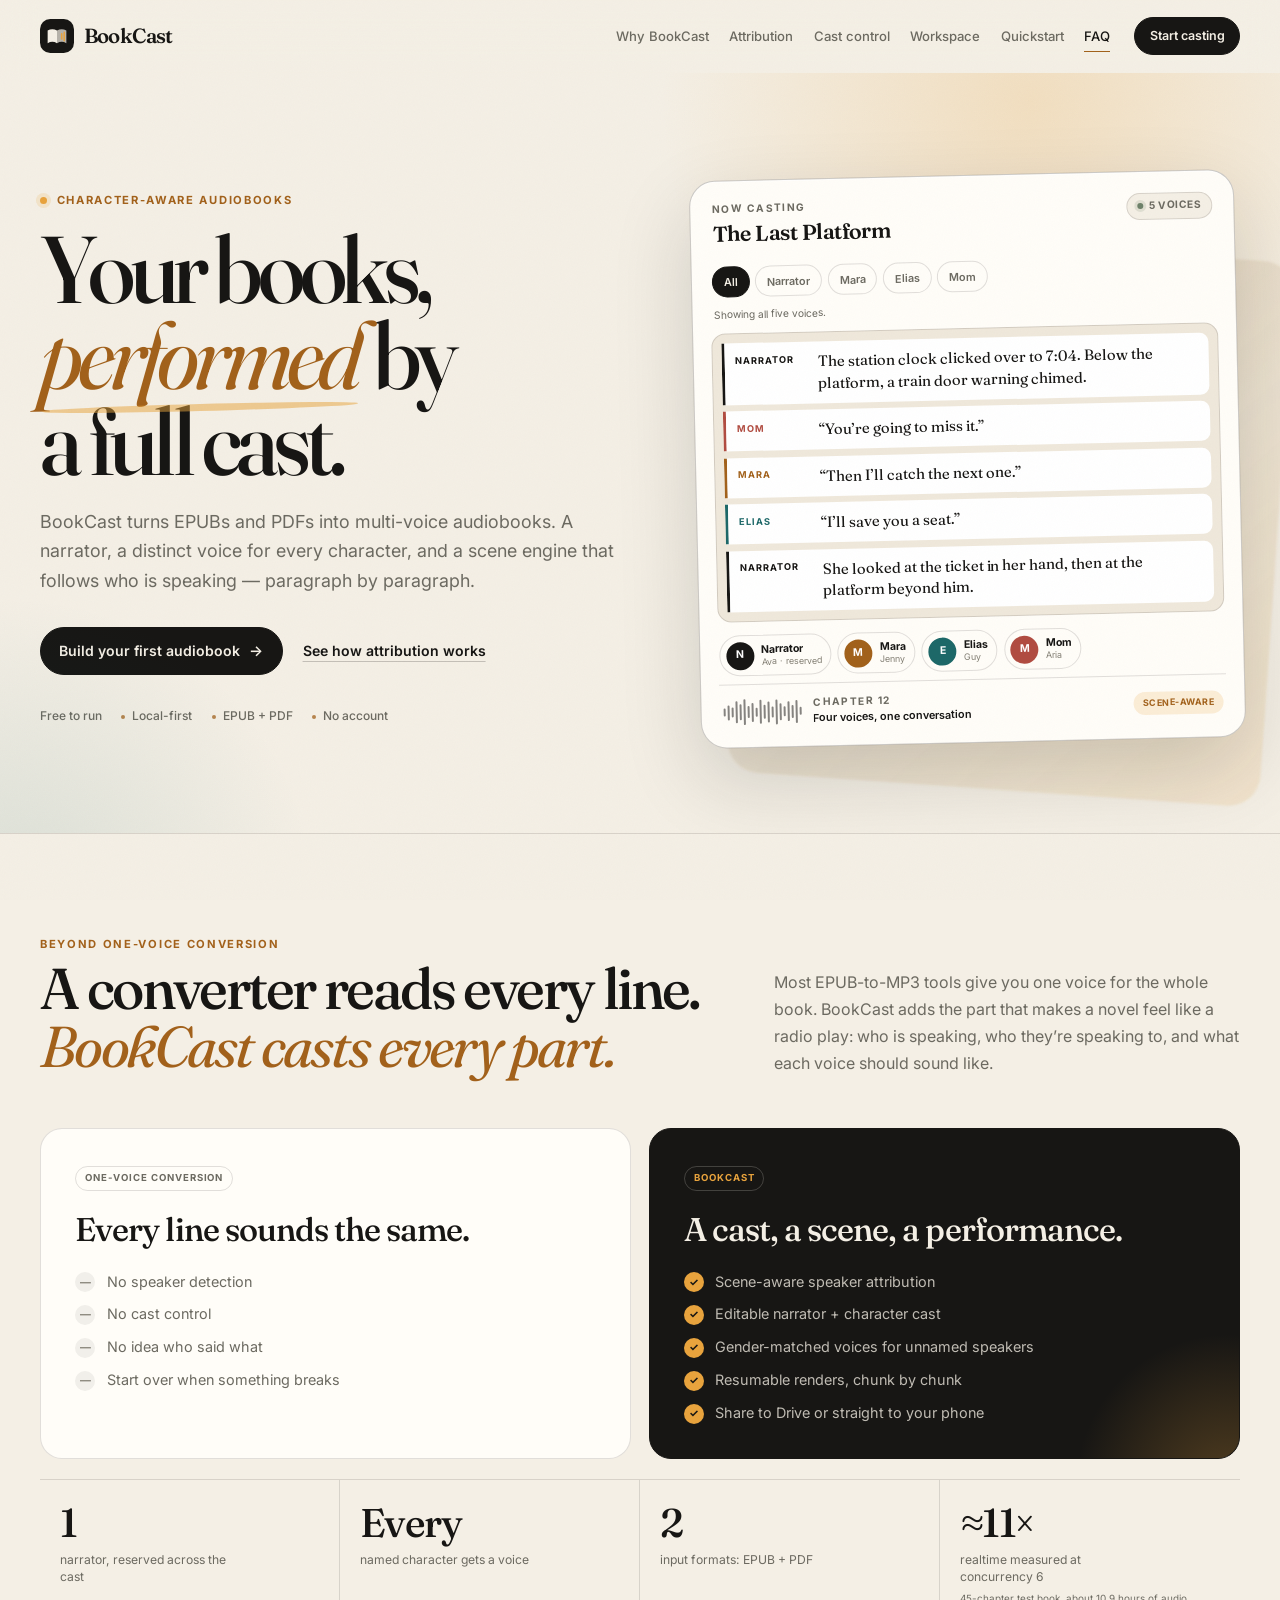
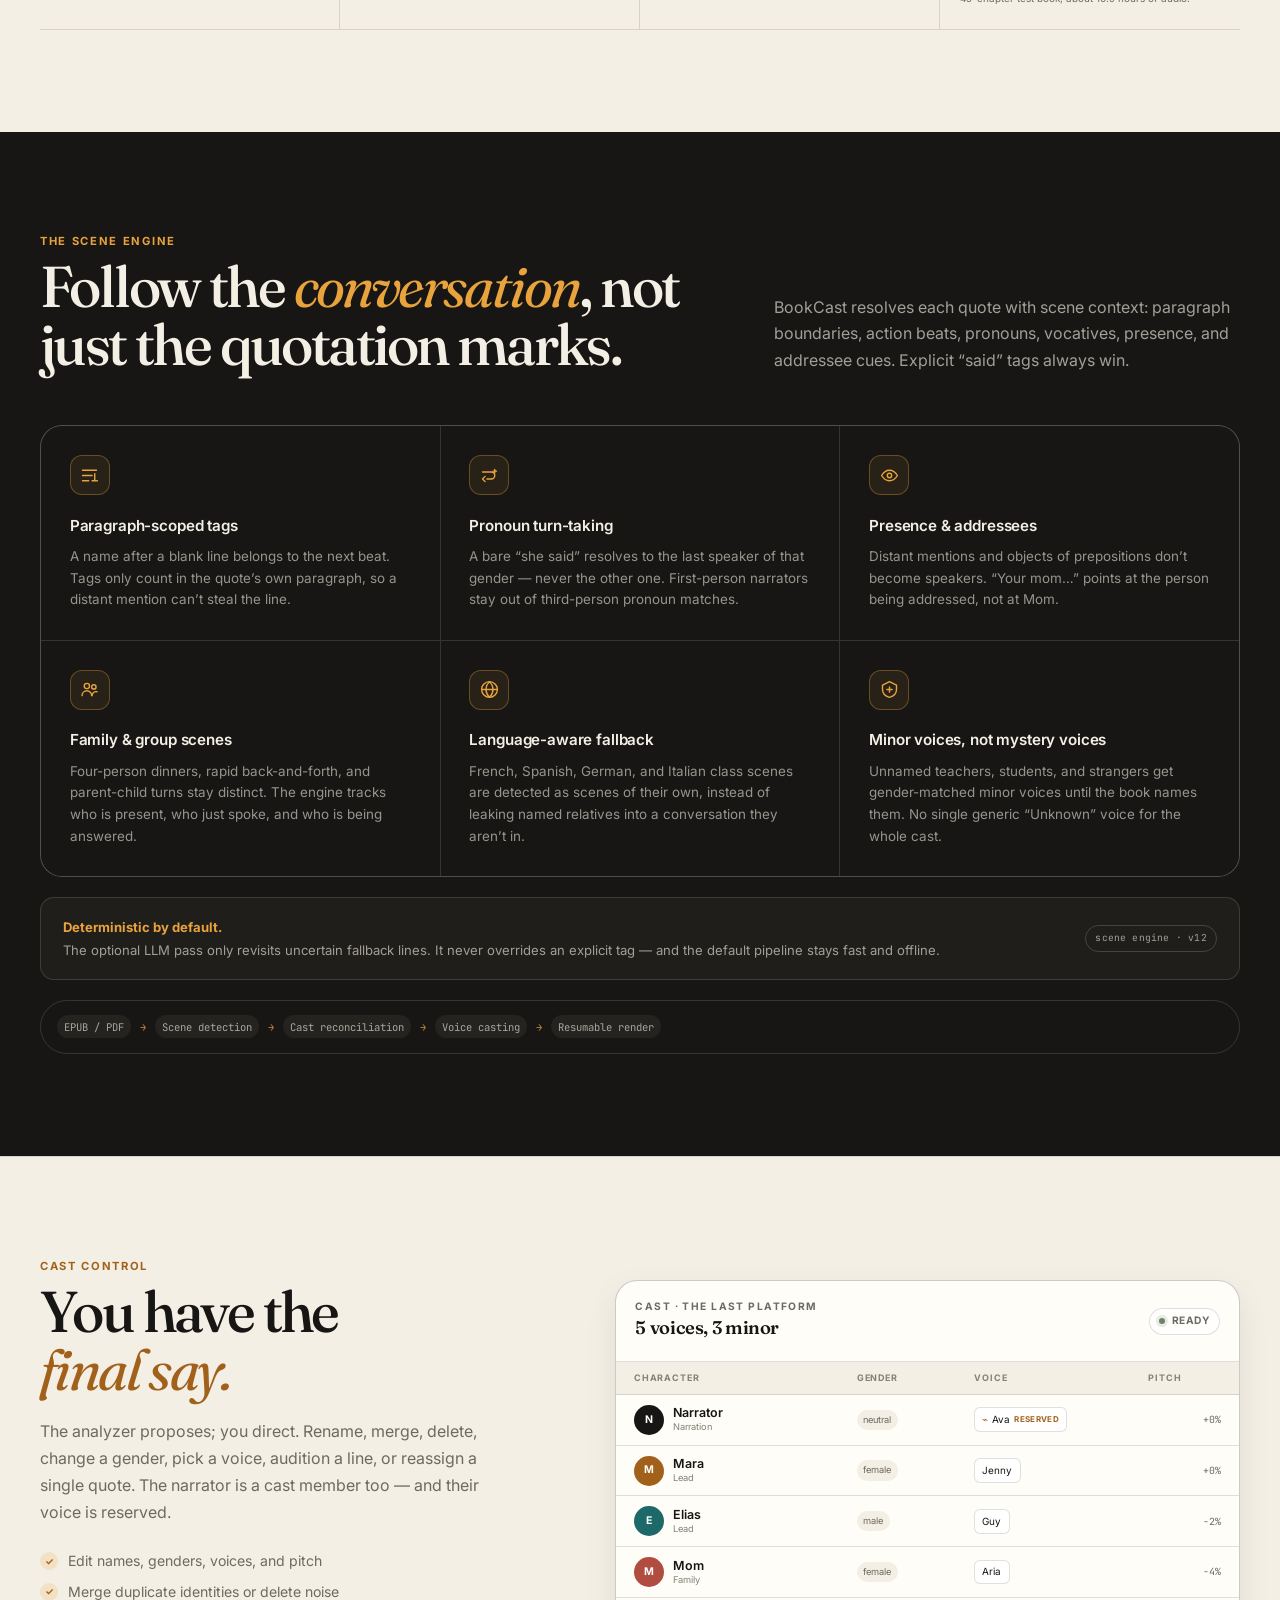
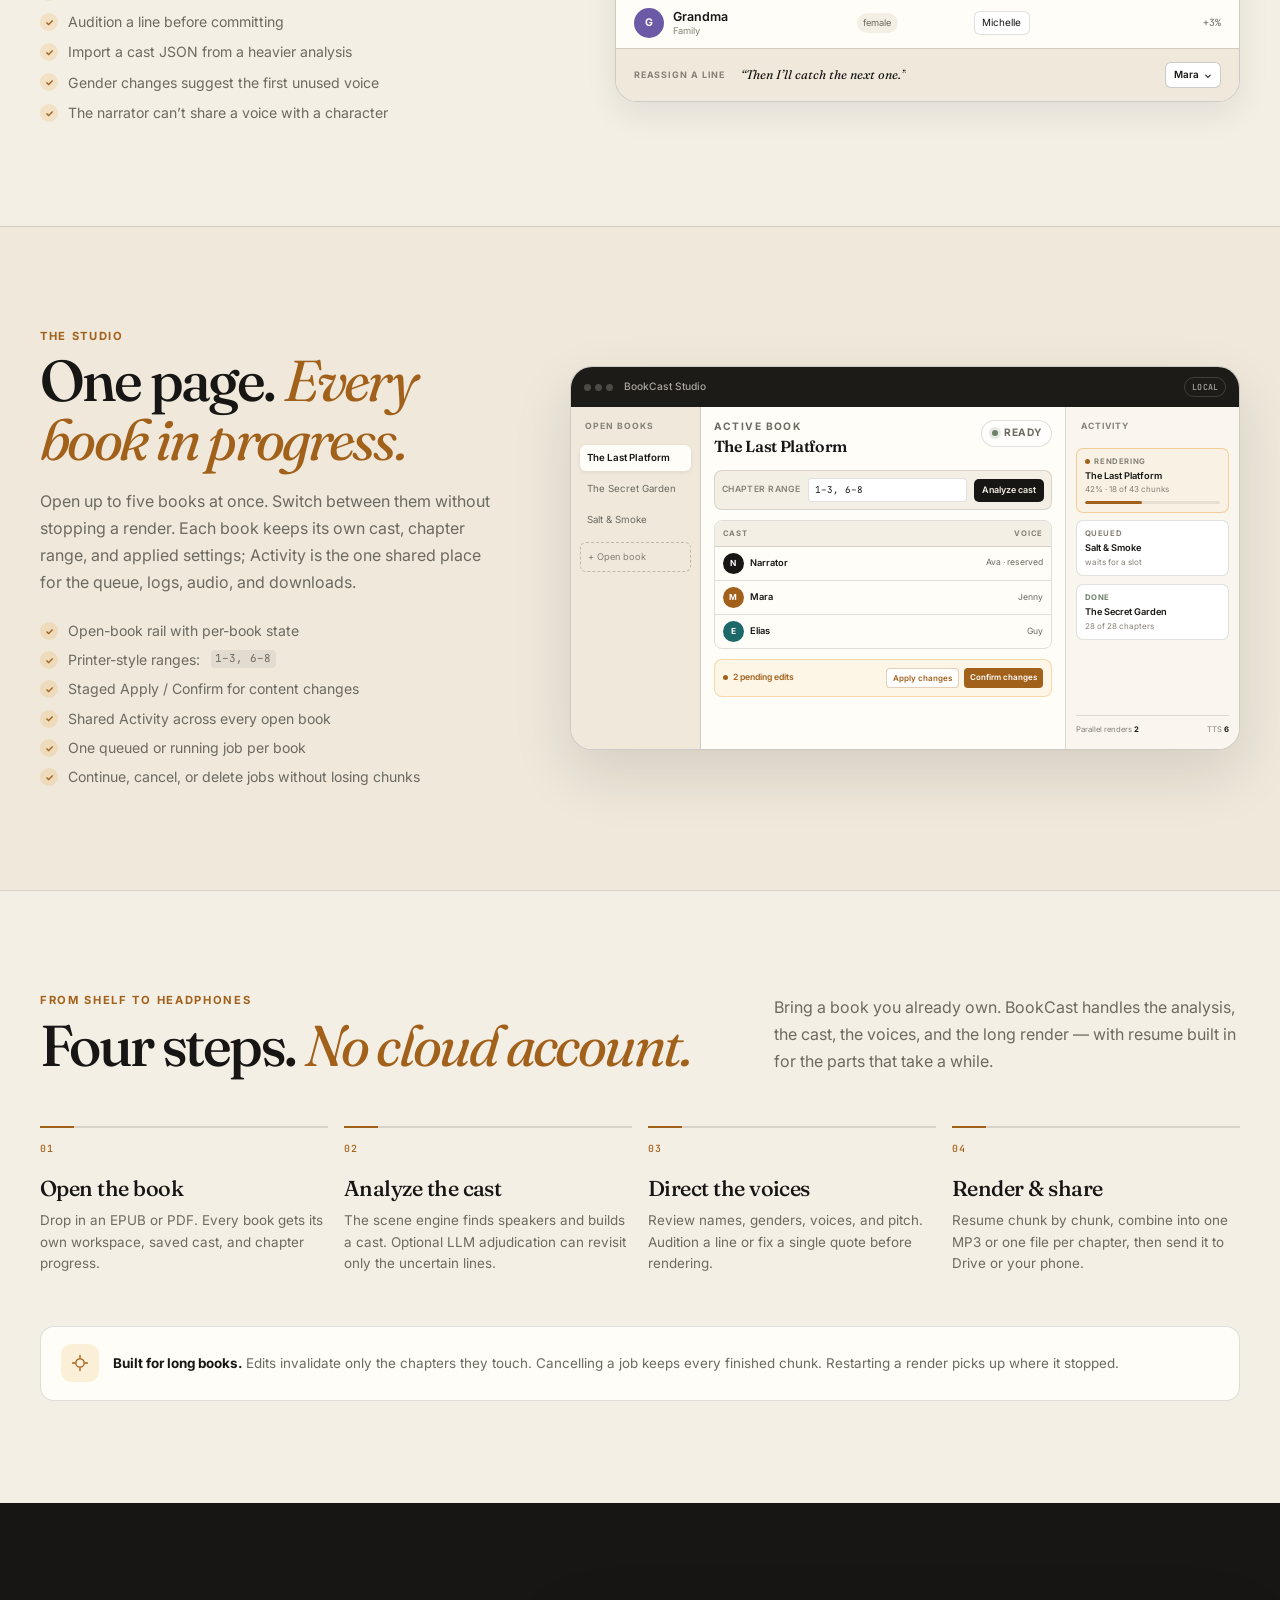
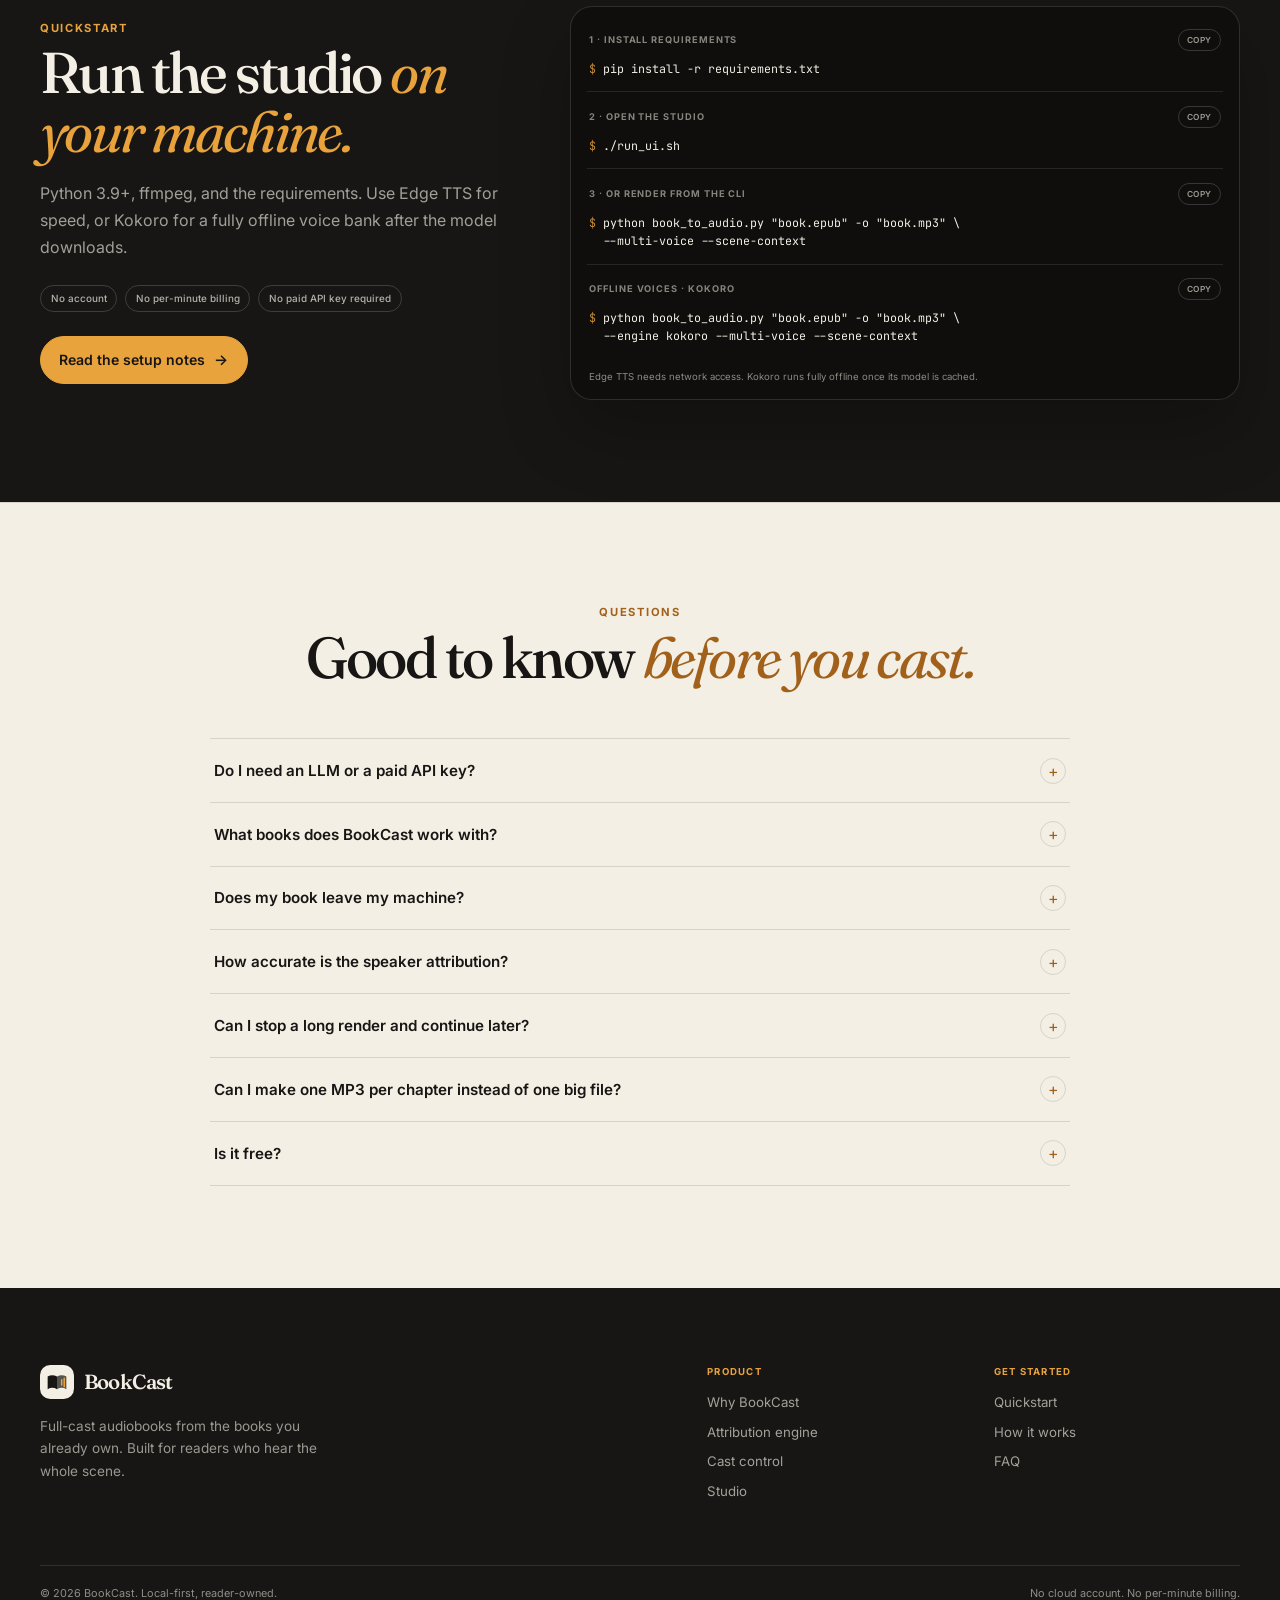
==== site/index.html @ 6a6a261a "feat(site): add the BookCast landing page" ====
<!doctype html>
<html lang="en">
<head>
  <meta charset="utf-8">
  <meta name="viewport" content="width=device-width, initial-scale=1">
  <title>BookCast — Full-cast audiobooks from the books you own</title>
  <meta name="description" content="BookCast turns EPUBs and PDFs into character-aware audiobooks: a narrator, a distinct voice for every character, and a scene engine that follows who is speaking.">
  <meta name="theme-color" content="#f4efe5">
  <meta property="og:type" content="website">
  <meta property="og:site_name" content="BookCast">
  <meta property="og:title" content="BookCast — Your books, performed by a full cast">
  <meta property="og:description" content="Character-aware audiobooks from EPUB and PDF. A narrator, a voice for every character, and a scene engine that follows the conversation.">
  <meta property="og:image" content="assets/og-card.png">
  <meta property="og:image:width" content="1200">
  <meta property="og:image:height" content="630">
  <meta property="og:image:alt" content="BookCast — Your books, performed by a full cast.">
  <meta name="twitter:card" content="summary_large_image">
  <meta name="twitter:title" content="BookCast — Your books, performed by a full cast">
  <meta name="twitter:description" content="Character-aware audiobooks from EPUB and PDF. A narrator, a voice for every character, and a scene engine that follows the conversation.">
  <meta name="twitter:image" content="assets/og-card.png">
  <meta name="twitter:image:alt" content="BookCast — Your books, performed by a full cast.">
  <link rel="icon" href="assets/favicon.svg" type="image/svg+xml">
  <link rel="preconnect" href="https://fonts.googleapis.com">
  <link rel="preconnect" href="https://fonts.gstatic.com" crossorigin>
  <link href="https://fonts.googleapis.com/css2?family=Fraunces:ital,opsz,wght@0,9..144,400;0,9..144,500;0,9..144,600;1,9..144,400;1,9..144,500&family=Inter:wght@400;500;600;700&family=JetBrains+Mono:wght@400;500&display=swap" rel="stylesheet">
  <link rel="stylesheet" href="assets/styles.css">
  <script>document.documentElement.classList.add('js');</script>
  <script src="assets/config.js" defer></script>
  <script src="assets/app.js" defer></script>
</head>
<body>
  <a class="skip-link" href="#main">Skip to content</a>

  <header class="site-header" data-header>
    <div class="wrap header-inner">
      <a class="brand" href="#top" aria-label="BookCast home">
        <span class="brand-mark" aria-hidden="true">
          <svg viewBox="0 0 40 40" role="img">
            <rect width="40" height="40" rx="12" fill="currentColor"/>
            <path d="M9 13.6c3.7-2.2 7.3-2.2 11 0v14.8c-3.7-2.2-7.3-2.2-11 0V13.6Z" fill="#f4efe5"/>
            <path d="M20 13.6c3.7-2.2 7.3-2.2 11 0v14.8c-3.7-2.2-7.3-2.2-11 0V13.6Z" fill="#f4efe5" opacity=".72"/>
            <path d="M25.5 17.5v6M28.5 15.5v10" stroke="#e8a33d" stroke-width="1.8" stroke-linecap="round"/>
          </svg>
        </span>
        <span class="brand-word">BookCast</span>
      </a>

      <nav class="site-nav" id="site-nav" aria-label="Main navigation">
        <a href="#difference">Why BookCast</a>
        <a href="#engine">Attribution</a>
        <a href="#cast">Cast control</a>
        <a href="#workspace">Workspace</a>
        <a href="#quickstart">Quickstart</a>
        <a href="#faq">FAQ</a>
      </nav>

      <div class="header-actions">
        <a class="button button-small button-ghost" href="#" data-repo-link hidden>Source</a>
        <a class="button button-small" href="#quickstart">Start casting</a>
        <button class="nav-toggle" type="button" aria-expanded="false" aria-controls="site-nav" aria-label="Open menu" data-nav-toggle>
          <span></span><span></span><span></span>
        </button>
      </div>
    </div>
  </header>

  <main id="main">
    <section class="hero" id="top">
      <div class="wrap hero-grid">
        <div class="hero-copy">
          <p class="eyebrow"><span class="pulse-dot" aria-hidden="true"></span> Character-aware audiobooks</p>
          <h1>Your books,<br><em>performed</em> by<br>a full cast.</h1>
          <p class="lede">BookCast turns EPUBs and PDFs into multi-voice audiobooks. A narrator, a distinct voice for every character, and a scene engine that follows who is speaking — paragraph by paragraph.</p>
          <div class="cta-row">
            <a class="button" href="#quickstart">Build your first audiobook <span aria-hidden="true">→</span></a>
            <a class="text-link" href="#engine">See how attribution works</a>
          </div>
          <ul class="trust-row" aria-label="Product facts">
            <li>Free to run</li>
            <li>Local-first</li>
            <li>EPUB + PDF</li>
            <li>No account</li>
          </ul>
        </div>

        <div class="hero-visual">
          <div class="cast-sheet">
            <div class="sheet-top">
              <div>
                <span class="micro">Now casting</span>
                <strong>The Last Platform</strong>
              </div>
              <span class="status-pill"><span class="status-dot" aria-hidden="true"></span> 5 voices</span>
            </div>

            <div class="speaker-tabs" role="group" aria-label="Highlight lines by speaker">
              <button class="speaker-chip" type="button" data-speaker-filter="all" aria-pressed="true">All</button>
              <button class="speaker-chip" type="button" data-speaker-filter="narrator" aria-pressed="false">Narrator</button>
              <button class="speaker-chip" type="button" data-speaker-filter="mara" aria-pressed="false">Mara</button>
              <button class="speaker-chip" type="button" data-speaker-filter="elias" aria-pressed="false">Elias</button>
              <button class="speaker-chip" type="button" data-speaker-filter="mom" aria-pressed="false">Mom</button>
            </div>
            <p class="filter-status" data-cast-status aria-live="polite">Showing all five voices.</p>

            <div class="script-card">
              <div class="script-line" data-line-speaker="narrator">
                <span class="speaker-tag">Narrator</span>
                <p>The station clock clicked over to 7:04. Below the platform, a train door warning chimed.</p>
              </div>
              <div class="script-line" data-line-speaker="mom">
                <span class="speaker-tag">Mom</span>
                <p>“You’re going to miss it.”</p>
              </div>
              <div class="script-line" data-line-speaker="mara">
                <span class="speaker-tag">Mara</span>
                <p>“Then I’ll catch the next one.”</p>
              </div>
              <div class="script-line" data-line-speaker="elias">
                <span class="speaker-tag">Elias</span>
                <p>“I’ll save you a seat.”</p>
              </div>
              <div class="script-line" data-line-speaker="narrator">
                <span class="speaker-tag">Narrator</span>
                <p>She looked at the ticket in her hand, then at the platform beyond him.</p>
              </div>
            </div>

            <div class="cast-strip" aria-label="Cast">
              <button class="cast-person" type="button" data-speaker-filter="narrator" aria-pressed="false">
                <span class="avatar avatar-narrator">N</span>
                <span><strong>Narrator</strong><small>Ava · reserved</small></span>
              </button>
              <button class="cast-person" type="button" data-speaker-filter="mara" aria-pressed="false">
                <span class="avatar avatar-mara">M</span>
                <span><strong>Mara</strong><small>Jenny</small></span>
              </button>
              <button class="cast-person" type="button" data-speaker-filter="elias" aria-pressed="false">
                <span class="avatar avatar-elias">E</span>
                <span><strong>Elias</strong><small>Guy</small></span>
              </button>
              <button class="cast-person" type="button" data-speaker-filter="mom" aria-pressed="false">
                <span class="avatar avatar-mom">M</span>
                <span><strong>Mom</strong><small>Aria</small></span>
              </button>
            </div>

            <div class="sheet-foot">
              <div class="waveform" aria-hidden="true">
                <span style="--h:8px"></span><span style="--h:15px"></span><span style="--h:10px"></span><span style="--h:22px"></span><span style="--h:16px"></span><span style="--h:26px"></span><span style="--h:12px"></span><span style="--h:19px"></span><span style="--h:9px"></span><span style="--h:24px"></span><span style="--h:14px"></span><span style="--h:21px"></span><span style="--h:11px"></span><span style="--h:25px"></span><span style="--h:17px"></span><span style="--h:10px"></span><span style="--h:20px"></span><span style="--h:13px"></span><span style="--h:23px"></span><span style="--h:8px"></span>
              </div>
              <div class="sheet-meta">
                <span class="micro">Chapter 12</span>
                <strong>Four voices, one conversation</strong>
              </div>
              <span class="sheet-badge">Scene-aware</span>
            </div>
          </div>
        </div>
      </div>
    </section>

    <section class="section" id="difference">
      <div class="wrap">
        <div class="section-head split-head reveal">
          <div>
            <p class="eyebrow">Beyond one-voice conversion</p>
            <h2>A converter reads every line. <em>BookCast casts every part.</em></h2>
          </div>
          <p class="section-intro">Most EPUB-to-MP3 tools give you one voice for the whole book. BookCast adds the part that makes a novel feel like a radio play: who is speaking, who they’re speaking to, and what each voice should sound like.</p>
        </div>

        <div class="compare-grid">
          <article class="compare-card reveal">
            <span class="compare-label">One-voice conversion</span>
            <h3>Every line sounds the same.</h3>
            <ul class="feature-list">
              <li><span class="mark mark-muted" aria-hidden="true">—</span> No speaker detection</li>
              <li><span class="mark mark-muted" aria-hidden="true">—</span> No cast control</li>
              <li><span class="mark mark-muted" aria-hidden="true">—</span> No idea who said what</li>
              <li><span class="mark mark-muted" aria-hidden="true">—</span> Start over when something breaks</li>
            </ul>
          </article>

          <article class="compare-card featured reveal">
            <span class="compare-label">BookCast</span>
            <h3>A cast, a scene, a performance.</h3>
            <ul class="feature-list">
              <li><span class="mark mark-accent" aria-hidden="true">✓</span> Scene-aware speaker attribution</li>
              <li><span class="mark mark-accent" aria-hidden="true">✓</span> Editable narrator + character cast</li>
              <li><span class="mark mark-accent" aria-hidden="true">✓</span> Gender-matched voices for unnamed speakers</li>
              <li><span class="mark mark-accent" aria-hidden="true">✓</span> Resumable renders, chunk by chunk</li>
              <li><span class="mark mark-accent" aria-hidden="true">✓</span> Share to Drive or straight to your phone</li>
            </ul>
          </article>
        </div>

        <div class="stats-row reveal" aria-label="BookCast at a glance">
          <div class="stat">
            <strong>1</strong>
            <span>narrator, reserved across the cast</span>
          </div>
          <div class="stat">
            <strong>Every</strong>
            <span>named character gets a voice</span>
          </div>
          <div class="stat">
            <strong>2</strong>
            <span>input formats: EPUB + PDF</span>
          </div>
          <div class="stat">
            <strong>≈11×</strong>
            <span>realtime measured at concurrency 6</span>
            <small>45-chapter test book, about 10.9 hours of audio.</small>
          </div>
        </div>
      </div>
    </section>

    <section class="section section--ink" id="engine">
      <div class="wrap">
        <div class="section-head split-head reveal">
          <div>
            <p class="eyebrow">The scene engine</p>
            <h2>Follow the <em>conversation</em>, not just the quotation marks.</h2>
          </div>
          <p class="section-intro">BookCast resolves each quote with scene context: paragraph boundaries, action beats, pronouns, vocatives, presence, and addressee cues. Explicit “said” tags always win.</p>
        </div>

        <div class="feature-grid">
          <article class="feature-card reveal">
            <span class="feature-icon" aria-hidden="true">
              <svg viewBox="0 0 24 24"><path d="M4 6h16M4 12h11M4 18h7"/><path d="M18 10v8M15 18h6"/></svg>
            </span>
            <h3>Paragraph-scoped tags</h3>
            <p>A name after a blank line belongs to the next beat. Tags only count in the quote’s own paragraph, so a distant mention can’t steal the line.</p>
          </article>

          <article class="feature-card reveal">
            <span class="feature-icon" aria-hidden="true">
              <svg viewBox="0 0 24 24"><path d="M4 8h10a4 4 0 0 1 0 8H9"/><path d="m7 13-3 3 3 3"/><path d="M18 5v4M20 7h-4"/></svg>
            </span>
            <h3>Pronoun turn-taking</h3>
            <p>A bare “she said” resolves to the last speaker of that gender — never the other one. First-person narrators stay out of third-person pronoun matches.</p>
          </article>

          <article class="feature-card reveal">
            <span class="feature-icon" aria-hidden="true">
              <svg viewBox="0 0 24 24"><path d="M3 12s3.5-6 9-6 9 6 9 6-3.5 6-9 6-9-6-9-6Z"/><circle cx="12" cy="12" r="2.5"/></svg>
            </span>
            <h3>Presence &amp; addressees</h3>
            <p>Distant mentions and objects of prepositions don’t become speakers. “Your mom…” points at the person being addressed, not at Mom.</p>
          </article>

          <article class="feature-card reveal">
            <span class="feature-icon" aria-hidden="true">
              <svg viewBox="0 0 24 24"><circle cx="9" cy="8" r="3"/><path d="M3.5 19a5.5 5.5 0 0 1 11 0"/><circle cx="17" cy="9" r="2.5"/><path d="M15 19a4.5 4.5 0 0 1 5.5-4.4"/></svg>
            </span>
            <h3>Family &amp; group scenes</h3>
            <p>Four-person dinners, rapid back-and-forth, and parent-child turns stay distinct. The engine tracks who is present, who just spoke, and who is being answered.</p>
          </article>

          <article class="feature-card reveal">
            <span class="feature-icon" aria-hidden="true">
              <svg viewBox="0 0 24 24"><circle cx="12" cy="12" r="9"/><path d="M3 12h18M12 3c2.5 2.5 4 5.6 4 9s-1.5 6.5-4 9c-2.5-2.5-4-5.6-4-9s1.5-6.5 4-9Z"/></svg>
            </span>
            <h3>Language-aware fallback</h3>
            <p>French, Spanish, German, and Italian class scenes are detected as scenes of their own, instead of leaking named relatives into a conversation they aren’t in.</p>
          </article>

          <article class="feature-card reveal">
            <span class="feature-icon" aria-hidden="true">
              <svg viewBox="0 0 24 24"><path d="M12 3 4 7v5c0 4.5 3.4 7.7 8 9 4.6-1.3 8-4.5 8-9V7l-8-4Z"/><path d="M9 12h6M12 9v6"/></svg>
            </span>
            <h3>Minor voices, not mystery voices</h3>
            <p>Unnamed teachers, students, and strangers get gender-matched minor voices until the book names them. No single generic “Unknown” voice for the whole cast.</p>
          </article>
        </div>

        <div class="engine-note reveal">
          <div>
            <strong>Deterministic by default.</strong>
            <span>The optional LLM pass only revisits uncertain fallback lines. It never overrides an explicit tag — and the default pipeline stays fast and offline.</span>
          </div>
          <span class="engine-version">scene engine · v12</span>
        </div>

        <div class="pipeline reveal" aria-label="Attribution pipeline">
          <span>EPUB / PDF</span><span class="arrow" aria-hidden="true">→</span>
          <span>Scene detection</span><span class="arrow" aria-hidden="true">→</span>
          <span>Cast reconciliation</span><span class="arrow" aria-hidden="true">→</span>
          <span>Voice casting</span><span class="arrow" aria-hidden="true">→</span>
          <span>Resumable render</span>
        </div>
      </div>
    </section>

    <section class="section" id="cast">
      <div class="wrap cast-layout">
        <div class="cast-copy reveal">
          <p class="eyebrow">Cast control</p>
          <h2>You have the<br><em>final say.</em></h2>
          <p class="section-intro">The analyzer proposes; you direct. Rename, merge, delete, change a gender, pick a voice, audition a line, or reassign a single quote. The narrator is a cast member too — and their voice is reserved.</p>
          <ul class="check-list">
            <li><span aria-hidden="true">✓</span> Edit names, genders, voices, and pitch</li>
            <li><span aria-hidden="true">✓</span> Merge duplicate identities or delete noise</li>
            <li><span aria-hidden="true">✓</span> Audition a line before committing</li>
            <li><span aria-hidden="true">✓</span> Import a cast JSON from a heavier analysis</li>
            <li><span aria-hidden="true">✓</span> Gender changes suggest the first unused voice</li>
            <li><span aria-hidden="true">✓</span> The narrator can’t share a voice with a character</li>
          </ul>
        </div>

        <div class="cast-editor reveal" aria-label="Example cast editor">
          <div class="editor-head">
            <div>
              <span class="micro">Cast · The Last Platform</span>
              <strong>5 voices, 3 minor</strong>
            </div>
            <span class="status-pill status-pill-light"><span class="status-dot" aria-hidden="true"></span> Ready</span>
          </div>

          <div class="editor-table">
            <div class="editor-row editor-row-head" aria-hidden="true">
              <span>Character</span><span>Gender</span><span>Voice</span><span>Pitch</span>
            </div>

            <div class="editor-row">
              <div class="person-cell">
                <span class="avatar avatar-narrator">N</span>
                <span><strong>Narrator</strong><small>Narration</small></span>
              </div>
              <span class="tag">neutral</span>
              <span class="voice-pill"><span class="voice-lock" aria-hidden="true">⌁</span> Ava <small>reserved</small></span>
              <span class="pitch">+0%</span>
            </div>

            <div class="editor-row">
              <div class="person-cell">
                <span class="avatar avatar-mara">M</span>
                <span><strong>Mara</strong><small>Lead</small></span>
              </div>
              <span class="tag">female</span>
              <span class="voice-pill">Jenny</span>
              <span class="pitch">+0%</span>
            </div>

            <div class="editor-row">
              <div class="person-cell">
                <span class="avatar avatar-elias">E</span>
                <span><strong>Elias</strong><small>Lead</small></span>
              </div>
              <span class="tag">male</span>
              <span class="voice-pill">Guy</span>
              <span class="pitch">−2%</span>
            </div>

            <div class="editor-row">
              <div class="person-cell">
                <span class="avatar avatar-mom">M</span>
                <span><strong>Mom</strong><small>Family</small></span>
              </div>
              <span class="tag">female</span>
              <span class="voice-pill">Aria</span>
              <span class="pitch">−4%</span>
            </div>

            <div class="editor-row">
              <div class="person-cell">
                <span class="avatar avatar-grandma">G</span>
                <span><strong>Grandma</strong><small>Family</small></span>
              </div>
              <span class="tag">female</span>
              <span class="voice-pill">Michelle</span>
              <span class="pitch">+3%</span>
            </div>
          </div>

          <div class="quote-fix">
            <span class="quote-fix-label">Reassign a line</span>
            <div class="quote-fix-body">
              <span class="quote">“Then I’ll catch the next one.”</span>
              <span class="select-pill">Mara <span aria-hidden="true">⌄</span></span>
            </div>
          </div>
        </div>
      </div>
    </section>

    <section class="section section--paper2" id="workspace">
      <div class="wrap workspace-layout">
        <div class="workspace-copy reveal">
          <p class="eyebrow">The studio</p>
          <h2>One page. <em>Every book in progress.</em></h2>
          <p class="section-intro">Open up to five books at once. Switch between them without stopping a render. Each book keeps its own cast, chapter range, and applied settings; Activity is the one shared place for the queue, logs, audio, and downloads.</p>
          <ul class="check-list check-list-tight">
            <li><span aria-hidden="true">✓</span> Open-book rail with per-book state</li>
            <li><span aria-hidden="true">✓</span> Printer-style ranges: <code>1–3, 6–8</code></li>
            <li><span aria-hidden="true">✓</span> Staged Apply / Confirm for content changes</li>
            <li><span aria-hidden="true">✓</span> Shared Activity across every open book</li>
            <li><span aria-hidden="true">✓</span> One queued or running job per book</li>
            <li><span aria-hidden="true">✓</span> Continue, cancel, or delete jobs without losing chunks</li>
          </ul>
        </div>

        <figure class="app-mock reveal" role="img" aria-label="BookCast studio mockup: an open-book rail, a per-book chapter range and cast table, and a shared Activity panel with rendering, queued, and finished jobs.">
          <div class="app-topbar">
            <span class="window-dots" aria-hidden="true"><i></i><i></i><i></i></span>
            <span>BookCast Studio</span>
            <span class="app-topbar-status">local</span>
          </div>
          <div class="app-body">
            <aside class="app-rail">
              <span class="rail-label">Open books</span>
              <span class="rail-book active">The Last Platform</span>
              <span class="rail-book">The Secret Garden</span>
              <span class="rail-book">Salt &amp; Smoke</span>
              <span class="rail-add">+ Open book</span>
            </aside>

            <div class="app-main">
              <div class="app-head">
                <div><span class="micro">Active book</span><strong>The Last Platform</strong></div>
                <span class="status-pill status-pill-light"><span class="status-dot" aria-hidden="true"></span> Ready</span>
              </div>

              <div class="app-range">
                <span class="app-label">Chapter range</span>
                <span class="range-input">1–3, 6–8</span>
                <span class="app-button">Analyze cast</span>
              </div>

              <div class="mini-cast">
                <div class="mini-cast-head"><span>Cast</span><span>Voice</span></div>
                <div class="mini-cast-row"><span class="mini-person"><span class="avatar avatar-narrator">N</span>Narrator</span><span>Ava · reserved</span></div>
                <div class="mini-cast-row"><span class="mini-person"><span class="avatar avatar-mara">M</span>Mara</span><span>Jenny</span></div>
                <div class="mini-cast-row"><span class="mini-person"><span class="avatar avatar-elias">E</span>Elias</span><span>Guy</span></div>
              </div>

              <div class="apply-bar">
                <span><i class="pending-dot" aria-hidden="true"></i> 2 pending edits</span>
                <span class="apply-actions"><span class="apply-ghost">Apply changes</span><span class="apply-solid">Confirm changes</span></span>
              </div>
            </div>

            <aside class="app-activity">
              <span class="rail-label">Activity</span>
              <div class="job-card active">
                <span class="job-title"><i class="job-dot" aria-hidden="true"></i> Rendering</span>
                <strong>The Last Platform</strong>
                <span class="job-meta">42% · 18 of 43 chunks</span>
                <span class="progress"><i style="width:42%"></i></span>
              </div>
              <div class="job-card">
                <span class="job-title">Queued</span>
                <strong>Salt &amp; Smoke</strong>
                <span class="job-meta">waits for a slot</span>
              </div>
              <div class="job-card done">
                <span class="job-title">Done</span>
                <strong>The Secret Garden</strong>
                <span class="job-meta">28 of 28 chapters</span>
              </div>
              <div class="activity-foot">
                <span>Parallel renders <strong>2</strong></span>
                <span>TTS <strong>6</strong></span>
              </div>
            </aside>
          </div>
        </figure>
      </div>
    </section>

    <section class="section" id="how">
      <div class="wrap">
        <div class="section-head split-head reveal">
          <div>
            <p class="eyebrow">From shelf to headphones</p>
            <h2>Four steps. <em>No cloud account.</em></h2>
          </div>
          <p class="section-intro">Bring a book you already own. BookCast handles the analysis, the cast, the voices, and the long render — with resume built in for the parts that take a while.</p>
        </div>

        <div class="steps">
          <article class="step reveal">
            <span class="step-number" aria-hidden="true">01</span>
            <h3>Open the book</h3>
            <p>Drop in an EPUB or PDF. Every book gets its own workspace, saved cast, and chapter progress.</p>
          </article>
          <article class="step reveal">
            <span class="step-number" aria-hidden="true">02</span>
            <h3>Analyze the cast</h3>
            <p>The scene engine finds speakers and builds a cast. Optional LLM adjudication can revisit only the uncertain lines.</p>
          </article>
          <article class="step reveal">
            <span class="step-number" aria-hidden="true">03</span>
            <h3>Direct the voices</h3>
            <p>Review names, genders, voices, and pitch. Audition a line or fix a single quote before rendering.</p>
          </article>
          <article class="step reveal">
            <span class="step-number" aria-hidden="true">04</span>
            <h3>Render &amp; share</h3>
            <p>Resume chunk by chunk, combine into one MP3 or one file per chapter, then send it to Drive or your phone.</p>
          </article>
        </div>

        <div class="long-book-note reveal">
          <span class="long-book-icon" aria-hidden="true">
            <svg viewBox="0 0 24 24"><path d="M12 3v3M12 18v3M3 12h3M18 12h3"/><circle cx="12" cy="12" r="5"/></svg>
          </span>
          <p><strong>Built for long books.</strong> Edits invalidate only the chapters they touch. Cancelling a job keeps every finished chunk. Restarting a render picks up where it stopped.</p>
        </div>
      </div>
    </section>

    <section class="section section--ink" id="quickstart">
      <div class="wrap quickstart-layout">
        <div class="quickstart-copy reveal">
          <p class="eyebrow">Quickstart</p>
          <h2>Run the studio <em>on your machine.</em></h2>
          <p class="section-intro">Python 3.9+, ffmpeg, and the requirements. Use Edge TTS for speed, or Kokoro for a fully offline voice bank after the model downloads.</p>
          <div class="quick-facts">
            <span>No account</span>
            <span>No per-minute billing</span>
            <span>No paid API key required</span>
          </div>
          <a class="button button-amber" href="#faq">Read the setup notes <span aria-hidden="true">→</span></a>
        </div>

        <div class="code-card reveal">
          <div class="code-block">
            <div class="code-label">
              <span>1 · Install requirements</span>
              <button class="copy-button" type="button" data-copy-target="cmd-install">Copy</button>
            </div>
            <pre><code id="cmd-install">pip install -r requirements.txt</code></pre>
          </div>

          <div class="code-block">
            <div class="code-label">
              <span>2 · Open the studio</span>
              <button class="copy-button" type="button" data-copy-target="cmd-ui">Copy</button>
            </div>
            <pre><code id="cmd-ui">./run_ui.sh</code></pre>
          </div>

          <div class="code-block">
            <div class="code-label">
              <span>3 · Or render from the CLI</span>
              <button class="copy-button" type="button" data-copy-target="cmd-cli">Copy</button>
            </div>
            <pre><code id="cmd-cli">python book_to_audio.py "book.epub" -o "book.mp3" \
  --multi-voice --scene-context</code></pre>
          </div>

          <div class="code-block">
            <div class="code-label">
              <span>Offline voices · Kokoro</span>
              <button class="copy-button" type="button" data-copy-target="cmd-kokoro">Copy</button>
            </div>
            <pre><code id="cmd-kokoro">python book_to_audio.py "book.epub" -o "book.mp3" \
  --engine kokoro --multi-voice --scene-context</code></pre>
          </div>

          <p class="code-footnote">Edge TTS needs network access. Kokoro runs fully offline once its model is cached.</p>
        </div>
      </div>
    </section>

    <section class="section" id="faq">
      <div class="wrap">
        <div class="section-head centered-head reveal">
          <p class="eyebrow">Questions</p>
          <h2>Good to know <em>before you cast.</em></h2>
        </div>

        <div class="faq-list reveal">
          <details>
            <summary>Do I need an LLM or a paid API key?</summary>
            <p>No. The deterministic scene engine is the default and the measured offline path. The optional LLM mode is opt-in, works with free/local models such as Ollama on a Colab GPU, and only revisits uncertain fallback lines. Explicit “said” tags are never overridden.</p>
          </details>
          <details>
            <summary>What books does BookCast work with?</summary>
            <p>Text-based EPUBs and PDFs. EPUB is the better input because chapter structure and paragraphs are already clean. PDFs work best when they contain selectable text; scanned image-only PDFs need OCR first. Use only books you have the right to convert.</p>
          </details>
          <details>
            <summary>Does my book leave my machine?</summary>
            <p>The app, cast, progress, and audio stay on your machine. If you choose Edge TTS, the text being spoken is sent to Microsoft’s speech service. Choose Kokoro for a fully offline render. No BookCast account or upload step is involved.</p>
          </details>
          <details>
            <summary>How accurate is the speaker attribution?</summary>
            <p>It is probabilistic, not magic. The scene engine is the default because it measured best among the offline engines on public-domain novels, and it is tuned against a regression suite. When it gets a line wrong, the cast editor lets you reassign that quote or fix the character without re-rendering the whole book.</p>
          </details>
          <details>
            <summary>Can I stop a long render and continue later?</summary>
            <p>Yes. Renders are chunked and resumable. Cancelling a job keeps finished chunks, and a restart skips them. Edits that affect a chapter delete only that chapter’s cached chunks, so the next render redoes just what changed.</p>
          </details>
          <details>
            <summary>Can I make one MP3 per chapter instead of one big file?</summary>
            <p>Yes. Use the per-chapter output option in the studio or <code>--per-chapter</code> on the CLI. Chapter ranges also work, so you can render <code>1–3, 6–8</code> first and come back for the rest.</p>
          </details>
          <details>
            <summary>Is it free?</summary>
            <p>Yes. There is no BookCast account, subscription, or per-minute billing. Edge TTS is free to use, and Kokoro is an open offline voice engine. You provide the hardware and the books.</p>
          </details>
        </div>
      </div>
    </section>
  </main>

  <footer class="site-footer">
    <div class="wrap">
      <div class="footer-grid">
        <div class="footer-brand">
          <a class="brand brand-footer" href="#top" aria-label="BookCast home">
            <span class="brand-mark" aria-hidden="true">
              <svg viewBox="0 0 40 40"><rect width="40" height="40" rx="12" fill="currentColor"/><path d="M9 13.6c3.7-2.2 7.3-2.2 11 0v14.8c-3.7-2.2-7.3-2.2-11 0V13.6Z" fill="#171614"/><path d="M20 13.6c3.7-2.2 7.3-2.2 11 0v14.8c-3.7-2.2-7.3-2.2-11 0V13.6Z" fill="#171614" opacity=".72"/><path d="M25.5 17.5v6M28.5 15.5v10" stroke="#e8a33d" stroke-width="1.8" stroke-linecap="round"/></svg>
            </span>
            <span class="brand-word">BookCast</span>
          </a>
          <p>Full-cast audiobooks from the books you already own. Built for readers who hear the whole scene.</p>
        </div>

        <div class="footer-links">
          <span class="footer-label">Product</span>
          <a href="#difference">Why BookCast</a>
          <a href="#engine">Attribution engine</a>
          <a href="#cast">Cast control</a>
          <a href="#workspace">Studio</a>
        </div>

        <div class="footer-links">
          <span class="footer-label">Get started</span>
          <a href="#quickstart">Quickstart</a>
          <a href="#how">How it works</a>
          <a href="#faq">FAQ</a>
          <a href="#" data-repo-link hidden>Source code</a>
        </div>
      </div>

      <div class="footer-bottom">
        <span>© <span data-year>2026</span> BookCast. Local-first, reader-owned.</span>
        <span>No cloud account. No per-minute billing.</span>
      </div>
    </div>
  </footer>
</body>
</html>
---- site/assets/styles.css ----
/* BookCast — static landing page
   Warm paper, ink, amber; editorial display type with a clean UI face. */

:root {
  --paper: #f4efe5;
  --paper-2: #efe8db;
  --paper-3: #e8dfcf;
  --card: #fffdf8;
  --ink: #171614;
  --ink-2: #24211c;
  --muted: #6c6a61;
  --muted-2: #858176;
  --line: rgba(23, 22, 20, 0.13);
  --line-strong: rgba(23, 22, 20, 0.22);
  --amber: #e8a33d;
  --amber-deep: #a2611b;
  --amber-soft: #f6d49b;
  --teal: #1d6868;
  --rose: #b14c41;
  --violet: #6c5aa6;
  --sage: #6e826a;
  --radius: 22px;
  --radius-sm: 14px;
  --shadow: 0 24px 60px rgba(23, 22, 20, 0.12);
  --shadow-soft: 0 12px 32px rgba(23, 22, 20, 0.08);
  --display: "Fraunces", "Iowan Old Style", "Palatino Linotype", Georgia, serif;
  --sans: "Inter", -apple-system, BlinkMacSystemFont, "Segoe UI", sans-serif;
  --mono: "JetBrains Mono", ui-monospace, SFMono-Regular, Menlo, Consolas, monospace;
}

*,
*::before,
*::after {
  box-sizing: border-box;
}

html {
  scroll-behavior: smooth;
  -webkit-text-size-adjust: 100%;
}

@media (prefers-reduced-motion: reduce) {
  html {
    scroll-behavior: auto;
  }

  .cast-sheet,
  .button,
  .faq-list summary::after {
    transition: none;
  }

  .job-dot {
    animation: none;
  }
}

body {
  margin: 0;
  background: var(--paper);
  color: var(--ink);
  font-family: var(--sans);
  font-size: 16px;
  line-height: 1.55;
  -webkit-font-smoothing: antialiased;
  text-rendering: optimizeLegibility;
}

body::before {
  content: "";
  position: fixed;
  inset: 0;
  z-index: 90;
  pointer-events: none;
  opacity: 0.028;
  background-image: url("data:image/svg+xml,%3Csvg viewBox='0 0 180 180' xmlns='http://www.w3.org/2000/svg'%3E%3Cfilter id='n'%3E%3CfeTurbulence type='fractalNoise' baseFrequency='.88' numOctaves='3' stitchTiles='stitch'/%3E%3C/filter%3E%3Crect width='100%25' height='100%25' filter='url(%23n)'/%3E%3C/svg%3E");
  background-size: 180px 180px;
  mix-blend-mode: multiply;
}

img,
svg {
  display: block;
  max-width: 100%;
}

a {
  color: inherit;
}

button,
input {
  font: inherit;
}

button {
  color: inherit;
}

[hidden] {
  display: none !important;
}

::selection {
  background: var(--amber-soft);
  color: var(--ink);
}

:focus-visible {
  outline: 3px solid var(--amber);
  outline-offset: 3px;
  border-radius: 4px;
}

.skip-link {
  position: absolute;
  top: -100px;
  left: 1rem;
  z-index: 200;
  padding: 0.7rem 1rem;
  border-radius: 999px;
  background: var(--ink);
  color: var(--paper);
  font-size: 0.85rem;
  font-weight: 600;
  text-decoration: none;
}

.skip-link:focus {
  top: 1rem;
}

.wrap {
  width: min(1200px, calc(100% - 2.5rem));
  margin-inline: auto;
}

.micro {
  display: block;
  font-size: 0.64rem;
  font-weight: 700;
  letter-spacing: 0.14em;
  line-height: 1.3;
  text-transform: uppercase;
  color: var(--muted);
}

/* ---------- header ---------- */

.site-header {
  position: sticky;
  top: 0;
  z-index: 80;
  background: rgba(244, 239, 229, 0.82);
  border-bottom: 1px solid transparent;
  backdrop-filter: blur(16px);
  -webkit-backdrop-filter: blur(16px);
  transition: border-color 180ms ease, box-shadow 180ms ease;
}

.site-header.is-scrolled {
  border-bottom-color: var(--line);
  box-shadow: 0 10px 30px rgba(23, 22, 20, 0.05);
}

.header-inner {
  display: flex;
  align-items: center;
  gap: 1.5rem;
  min-height: 72px;
}

.brand {
  display: inline-flex;
  align-items: center;
  gap: 0.6rem;
  color: var(--ink);
  text-decoration: none;
  flex: 0 0 auto;
}

.brand-mark {
  width: 34px;
  height: 34px;
  color: var(--ink);
}

.brand-word {
  font-family: var(--display);
  font-size: 1.28rem;
  font-weight: 600;
  letter-spacing: -0.03em;
}

.site-nav {
  display: flex;
  align-items: center;
  gap: clamp(0.7rem, 1.6vw, 1.5rem);
  margin-left: auto;
}

.site-nav a {
  position: relative;
  color: var(--muted);
  font-size: 0.82rem;
  font-weight: 500;
  text-decoration: none;
  white-space: nowrap;
  transition: color 150ms ease;
}

.site-nav a::after {
  content: "";
  position: absolute;
  left: 0;
  right: 0;
  bottom: -6px;
  height: 1.5px;
  background: var(--amber-deep);
  transform: scaleX(0);
  transform-origin: left;
  transition: transform 180ms ease;
}

.site-nav a:hover,
.site-nav a[aria-current="true"] {
  color: var(--ink);
}

.site-nav a:hover::after,
.site-nav a[aria-current="true"]::after {
  transform: scaleX(1);
}

.header-actions {
  display: flex;
  align-items: center;
  gap: 0.5rem;
  flex: 0 0 auto;
}

/* ---------- buttons ---------- */

.button {
  display: inline-flex;
  align-items: center;
  justify-content: center;
  gap: 0.55rem;
  min-height: 48px;
  padding: 0.75rem 1.15rem;
  border: 1px solid var(--ink);
  border-radius: 999px;
  background: var(--ink);
  color: var(--paper);
  font-size: 0.88rem;
  font-weight: 600;
  line-height: 1.1;
  text-decoration: none;
  transition: transform 150ms ease, background 150ms ease, color 150ms ease, box-shadow 150ms ease;
}

.button:hover {
  transform: translateY(-1px);
  background: #2b2822;
  box-shadow: 0 8px 20px rgba(23, 22, 20, 0.18);
}

.button span {
  font-size: 1.05em;
  line-height: 0;
  transition: transform 150ms ease;
}

.button:hover span {
  transform: translateX(2px);
}

.button-small {
  min-height: 38px;
  padding: 0.55rem 0.9rem;
  font-size: 0.78rem;
}

.button-ghost {
  background: transparent;
  color: var(--ink);
  border-color: var(--line-strong);
}

.button-ghost:hover {
  background: rgba(23, 22, 20, 0.05);
  box-shadow: none;
}

.button-amber {
  background: var(--amber);
  border-color: var(--amber);
  color: var(--ink);
}

.button-amber:hover {
  background: #f0b356;
}

.text-link {
  display: inline-flex;
  align-items: center;
  min-height: 44px;
  color: var(--ink);
  font-size: 0.88rem;
  font-weight: 600;
  text-decoration: underline;
  text-decoration-color: var(--line-strong);
  text-underline-offset: 5px;
  transition: text-decoration-color 150ms ease;
}

.text-link:hover {
  text-decoration-color: var(--amber-deep);
}

.nav-toggle {
  display: none;
  width: 42px;
  height: 42px;
  padding: 0;
  border: 1px solid var(--line-strong);
  border-radius: 50%;
  background: transparent;
  cursor: pointer;
}

.nav-toggle span {
  display: block;
  width: 16px;
  height: 1.5px;
  margin: 3.5px auto;
  background: var(--ink);
  transition: transform 180ms ease, opacity 180ms ease;
}

.site-header.nav-open .nav-toggle span:nth-child(1) {
  transform: translateY(5px) rotate(45deg);
}

.site-header.nav-open .nav-toggle span:nth-child(2) {
  opacity: 0;
}

.site-header.nav-open .nav-toggle span:nth-child(3) {
  transform: translateY(-5px) rotate(-45deg);
}

/* ---------- hero ---------- */

.hero {
  position: relative;
  overflow: hidden;
  padding: clamp(4rem, 8vw, 7rem) 0 clamp(4rem, 7vw, 6.25rem);
}

.hero::before {
  content: "";
  position: absolute;
  width: 780px;
  height: 780px;
  top: -360px;
  right: -140px;
  border-radius: 50%;
  background: radial-gradient(circle, rgba(232, 163, 61, 0.22) 0%, rgba(232, 163, 61, 0) 67%);
  pointer-events: none;
}

.hero::after {
  content: "";
  position: absolute;
  width: 620px;
  height: 620px;
  left: -300px;
  bottom: -380px;
  border-radius: 50%;
  background: radial-gradient(circle, rgba(29, 104, 104, 0.12) 0%, rgba(29, 104, 104, 0) 70%);
  pointer-events: none;
}

.hero-grid {
  position: relative;
  display: grid;
  grid-template-columns: minmax(0, 1.04fr) minmax(0, 0.96fr);
  align-items: center;
  gap: clamp(2.5rem, 5vw, 5rem);
}

.hero-copy {
  max-width: 650px;
}

.eyebrow {
  display: flex;
  align-items: center;
  gap: 0.6rem;
  margin: 0;
  color: var(--amber-deep);
  font-size: 0.7rem;
  font-weight: 700;
  letter-spacing: 0.15em;
  line-height: 1.3;
  text-transform: uppercase;
}

.pulse-dot {
  width: 7px;
  height: 7px;
  border-radius: 50%;
  background: var(--amber);
  box-shadow: 0 0 0 4px rgba(232, 163, 61, 0.17);
  flex: 0 0 auto;
}

h1,
h2,
h3,
p {
  margin-top: 0;
}

h1 {
  margin: 1.1rem 0 1.4rem;
  font-family: var(--display);
  font-size: clamp(3.3rem, 7.4vw, 6.4rem);
  font-weight: 500;
  letter-spacing: -0.055em;
  line-height: 0.91;
}

h1 em {
  position: relative;
  padding-right: 0.06em;
  color: var(--amber-deep);
  font-style: italic;
  font-weight: 400;
}

h1 em::after {
  content: "";
  position: absolute;
  left: 0.02em;
  right: 0.05em;
  bottom: 0.02em;
  height: 0.07em;
  border-radius: 50%;
  background: var(--amber);
  opacity: 0.5;
  transform: rotate(-1.5deg);
}

.lede {
  max-width: 53ch;
  margin-bottom: 2rem;
  color: var(--muted);
  font-size: clamp(1.02rem, 1.4vw, 1.16rem);
  line-height: 1.65;
}

.cta-row {
  display: flex;
  flex-wrap: wrap;
  align-items: center;
  gap: 1.25rem;
}

.trust-row {
  display: flex;
  flex-wrap: wrap;
  gap: 0.55rem 1.2rem;
  margin: 2rem 0 0;
  padding: 0;
  list-style: none;
  color: var(--muted);
  font-size: 0.75rem;
  font-weight: 500;
}

.trust-row li {
  display: inline-flex;
  align-items: center;
  gap: 0.45rem;
}

.trust-row li::before {
  content: "";
  width: 4px;
  height: 4px;
  border-radius: 50%;
  background: var(--amber-deep);
  opacity: 0.75;
}

.trust-row li:first-child::before {
  display: none;
}

/* ---------- hero cast sheet ---------- */

.hero-visual {
  position: relative;
  min-width: 0;
}

.hero-visual::before {
  content: "";
  position: absolute;
  inset: 12% -7% -8% 9%;
  border-radius: 32px;
  background: linear-gradient(135deg, rgba(23, 22, 20, 0.08), rgba(232, 163, 61, 0.14));
  transform: rotate(4deg);
  filter: blur(1px);
}

.cast-sheet {
  position: relative;
  z-index: 1;
  padding: 1.15rem;
  border: 1px solid var(--line-strong);
  border-radius: 26px;
  background: var(--card);
  box-shadow: 0 30px 80px rgba(23, 22, 20, 0.16), 0 1px 0 rgba(255, 255, 255, 0.8) inset;
  transform: rotate(-1.3deg);
  transition: transform 300ms cubic-bezier(0.2, 0.7, 0.2, 1), box-shadow 300ms ease;
}

.cast-sheet:hover {
  transform: rotate(0deg) translateY(-3px);
  box-shadow: 0 36px 90px rgba(23, 22, 20, 0.2), 0 1px 0 rgba(255, 255, 255, 0.8) inset;
}

.sheet-top {
  display: flex;
  align-items: flex-start;
  justify-content: space-between;
  gap: 1rem;
  padding: 0.15rem 0.2rem 0.9rem;
}

.sheet-top strong {
  display: block;
  margin-top: 0.12rem;
  font-family: var(--display);
  font-size: 1.35rem;
  font-weight: 600;
  letter-spacing: -0.025em;
}

.status-pill {
  display: inline-flex;
  align-items: center;
  gap: 0.4rem;
  min-height: 27px;
  padding: 0.28rem 0.6rem;
  border: 1px solid var(--line);
  border-radius: 999px;
  background: var(--paper);
  color: var(--muted);
  font-size: 0.64rem;
  font-weight: 700;
  letter-spacing: 0.05em;
  text-transform: uppercase;
  white-space: nowrap;
}

.status-pill-light {
  background: rgba(255, 255, 255, 0.65);
}

.status-dot {
  width: 6px;
  height: 6px;
  border-radius: 50%;
  background: var(--sage);
  box-shadow: 0 0 0 3px rgba(110, 130, 106, 0.16);
}

.speaker-tabs {
  display: flex;
  gap: 0.35rem;
  overflow-x: auto;
  padding: 0.1rem 0.1rem 0.25rem;
  scrollbar-width: none;
}

.speaker-tabs::-webkit-scrollbar {
  display: none;
}

.speaker-chip {
  flex: 0 0 auto;
  padding: 0.38rem 0.68rem;
  border: 1px solid var(--line);
  border-radius: 999px;
  background: transparent;
  color: var(--muted);
  font-size: 0.68rem;
  font-weight: 600;
  cursor: pointer;
  transition: background 150ms ease, color 150ms ease, border-color 150ms ease;
}

.speaker-chip:hover {
  border-color: var(--line-strong);
  color: var(--ink);
}

.speaker-chip[aria-pressed="true"] {
  background: var(--ink);
  border-color: var(--ink);
  color: var(--paper);
}

.filter-status {
  margin: 0.35rem 0.15rem 0.65rem;
  color: var(--muted);
  font-size: 0.64rem;
}

.script-card {
  display: grid;
  gap: 0.4rem;
  padding: 0.55rem;
  border: 1px solid var(--line);
  border-radius: var(--radius-sm);
  background: var(--paper-2);
}

.script-line {
  display: grid;
  grid-template-columns: 72px minmax(0, 1fr);
  gap: 0.65rem;
  padding: 0.58rem 0.65rem;
  border-left: 3px solid var(--speaker-color, var(--ink));
  border-radius: 0 9px 9px 0;
  background: #fff;
  transition: opacity 180ms ease, filter 180ms ease, transform 180ms ease;
}

.script-line[data-line-speaker="narrator"] {
  --speaker-color: var(--ink);
}

.script-line[data-line-speaker="mara"] {
  --speaker-color: var(--amber-deep);
}

.script-line[data-line-speaker="elias"] {
  --speaker-color: var(--teal);
}

.script-line[data-line-speaker="mom"] {
  --speaker-color: var(--rose);
}

.script-line.is-dimmed {
  opacity: 0.22;
  filter: saturate(0.35);
}

.speaker-tag {
  padding-top: 0.16rem;
  color: var(--speaker-color);
  font-size: 0.58rem;
  font-weight: 700;
  letter-spacing: 0.1em;
  line-height: 1.3;
  text-transform: uppercase;
}

.script-line p {
  margin: 0;
  font-family: var(--display);
  font-size: 0.93rem;
  line-height: 1.45;
}

.cast-strip {
  display: flex;
  gap: 0.4rem;
  overflow-x: auto;
  padding: 0.8rem 0.05rem 0.15rem;
  scrollbar-width: none;
}

.cast-strip::-webkit-scrollbar {
  display: none;
}

.cast-person {
  display: flex;
  flex: 0 0 auto;
  align-items: center;
  gap: 0.45rem;
  padding: 0.36rem 0.55rem 0.36rem 0.36rem;
  border: 1px solid var(--line);
  border-radius: 999px;
  background: transparent;
  text-align: left;
  cursor: pointer;
  transition: background 150ms ease, border-color 150ms ease;
}

.cast-person:hover {
  border-color: var(--line-strong);
  background: var(--paper);
}

.cast-person[aria-pressed="true"] {
  border-color: var(--ink);
  background: var(--paper);
}

.cast-person strong {
  display: block;
  font-size: 0.66rem;
  font-weight: 700;
  line-height: 1.2;
}

.cast-person small {
  display: block;
  color: var(--muted-2);
  font-size: 0.56rem;
  line-height: 1.25;
}

.avatar {
  display: inline-grid;
  place-items: center;
  width: 28px;
  height: 28px;
  border-radius: 50%;
  background: var(--ink);
  color: #fff;
  font-size: 0.66rem;
  font-weight: 700;
  flex: 0 0 auto;
}

.avatar-narrator {
  background: var(--ink);
}

.avatar-mara {
  background: var(--amber-deep);
}

.avatar-elias {
  background: var(--teal);
}

.avatar-mom {
  background: var(--rose);
}

.avatar-grandma {
  background: var(--violet);
}

.sheet-foot {
  display: flex;
  align-items: center;
  gap: 0.75rem;
  margin-top: 0.35rem;
  padding: 0.75rem 0.2rem 0.1rem;
  border-top: 1px solid var(--line);
}

.waveform {
  display: flex;
  align-items: center;
  gap: 2px;
  height: 28px;
  flex: 0 0 auto;
}

.waveform span {
  display: block;
  width: 2px;
  height: var(--h, 10px);
  border-radius: 2px;
  background: var(--ink);
  opacity: 0.52;
}

.sheet-meta {
  min-width: 0;
  flex: 1 1 auto;
}

.sheet-meta strong {
  display: block;
  overflow: hidden;
  font-size: 0.68rem;
  font-weight: 600;
  text-overflow: ellipsis;
  white-space: nowrap;
}

.sheet-badge {
  flex: 0 0 auto;
  padding: 0.3rem 0.55rem;
  border-radius: 999px;
  background: rgba(232, 163, 61, 0.18);
  color: var(--amber-deep);
  font-size: 0.56rem;
  font-weight: 700;
  letter-spacing: 0.06em;
  text-transform: uppercase;
}

/* ---------- sections ---------- */

.section {
  position: relative;
  padding: clamp(4.5rem, 8vw, 7.25rem) 0;
  border-top: 1px solid var(--line);
  scroll-margin-top: 72px;
}

.section--ink {
  background: var(--ink);
  color: var(--paper);
  border-top: 0;
}

.section--paper2 {
  background: var(--paper-2);
}

.section-head {
  margin-bottom: clamp(2.2rem, 4vw, 3.4rem);
}

.split-head {
  display: grid;
  grid-template-columns: minmax(0, 1.18fr) minmax(0, 0.82fr);
  align-items: end;
  gap: clamp(1.5rem, 5vw, 5rem);
}

.centered-head {
  max-width: 760px;
  margin-inline: auto;
  text-align: center;
}

.centered-head .eyebrow {
  justify-content: center;
}

h2 {
  margin: 0.55rem 0 0;
  font-family: var(--display);
  font-size: clamp(2.05rem, 4.5vw, 3.85rem);
  font-weight: 500;
  letter-spacing: -0.045em;
  line-height: 1.01;
}

h2 em {
  color: var(--amber-deep);
  font-style: italic;
  font-weight: 400;
}

.section-intro {
  max-width: 47ch;
  margin: 0;
  color: var(--muted);
  font-size: 1rem;
  line-height: 1.68;
}

.section--ink .eyebrow {
  color: var(--amber);
}

.section--ink h2 em {
  color: var(--amber);
}

.section--ink .section-intro {
  color: rgba(244, 239, 229, 0.63);
}

/* ---------- comparison ---------- */

.compare-grid {
  display: grid;
  grid-template-columns: repeat(2, minmax(0, 1fr));
  gap: 1.1rem;
}

.compare-card {
  position: relative;
  overflow: hidden;
  padding: clamp(1.4rem, 3vw, 2.15rem);
  border: 1px solid var(--line);
  border-radius: var(--radius);
  background: var(--card);
}

.compare-card.featured {
  border-color: var(--ink);
  background: var(--ink);
  color: var(--paper);
}

.compare-card.featured::after {
  content: "";
  position: absolute;
  width: 320px;
  height: 320px;
  right: -150px;
  bottom: -190px;
  border-radius: 50%;
  background: radial-gradient(circle, rgba(232, 163, 61, 0.28), rgba(232, 163, 61, 0) 68%);
  pointer-events: none;
}

.compare-label {
  display: inline-block;
  padding: 0.28rem 0.55rem;
  border: 1px solid var(--line);
  border-radius: 999px;
  color: var(--muted);
  font-size: 0.6rem;
  font-weight: 700;
  letter-spacing: 0.1em;
  text-transform: uppercase;
}

.featured .compare-label {
  border-color: rgba(244, 239, 229, 0.2);
  color: var(--amber);
}

.compare-card h3 {
  margin: 1.3rem 0 0;
  font-family: var(--display);
  font-size: clamp(1.45rem, 2.6vw, 2.05rem);
  font-weight: 500;
  letter-spacing: -0.03em;
  line-height: 1.08;
}

.feature-list {
  display: grid;
  gap: 0.75rem;
  margin: 1.5rem 0 0;
  padding: 0;
  list-style: none;
}

.feature-list li {
  display: flex;
  align-items: flex-start;
  gap: 0.7rem;
  color: var(--muted);
  font-size: 0.9rem;
  line-height: 1.45;
}

.featured .feature-list li {
  color: rgba(244, 239, 229, 0.76);
}

.mark {
  display: inline-grid;
  place-items: center;
  width: 20px;
  height: 20px;
  border-radius: 50%;
  font-size: 0.68rem;
  font-weight: 700;
  flex: 0 0 auto;
  margin-top: 0.05rem;
}

.mark-muted {
  background: rgba(23, 22, 20, 0.06);
  color: var(--muted-2);
}

.mark-accent {
  background: var(--amber);
  color: var(--ink);
}

.stats-row {
  display: grid;
  grid-template-columns: repeat(4, minmax(0, 1fr));
  margin-top: 1.25rem;
  border-top: 1px solid var(--line);
  border-bottom: 1px solid var(--line);
}

.stat {
  padding: 1.4rem 1.25rem;
  border-right: 1px solid var(--line);
}

.stat:last-child {
  border-right: 0;
}

.stat strong {
  display: block;
  font-family: var(--display);
  font-size: clamp(1.8rem, 3.3vw, 2.5rem);
  font-weight: 500;
  letter-spacing: -0.04em;
  line-height: 1;
}

.stat span {
  display: block;
  max-width: 22ch;
  margin-top: 0.5rem;
  color: var(--muted);
  font-size: 0.76rem;
  line-height: 1.45;
}

.stat small {
  display: block;
  margin-top: 0.4rem;
  color: var(--muted);
  font-size: 0.62rem;
  line-height: 1.4;
}

/* ---------- engine ---------- */

.feature-grid {
  display: grid;
  grid-template-columns: repeat(3, minmax(0, 1fr));
  gap: 1px;
  overflow: hidden;
  border: 1px solid rgba(244, 239, 229, 0.14);
  border-radius: var(--radius);
  background: rgba(244, 239, 229, 0.14);
}

.feature-card {
  padding: clamp(1.25rem, 2.4vw, 1.8rem);
  background: var(--ink);
  transition: background 200ms ease;
}

.feature-card:hover {
  background: #211e19;
}

.feature-icon {
  display: inline-grid;
  place-items: center;
  width: 40px;
  height: 40px;
  margin-bottom: 1.15rem;
  border: 1px solid rgba(232, 163, 61, 0.34);
  border-radius: 12px;
  background: rgba(232, 163, 61, 0.08);
  color: var(--amber);
}

.feature-icon svg {
  width: 21px;
  height: 21px;
  fill: none;
  stroke: currentColor;
  stroke-width: 1.6;
  stroke-linecap: round;
  stroke-linejoin: round;
}

.feature-card h3 {
  margin-bottom: 0.55rem;
  font-size: 0.95rem;
  font-weight: 600;
  letter-spacing: -0.01em;
}

.feature-card p {
  margin: 0;
  color: rgba(244, 239, 229, 0.58);
  font-size: 0.84rem;
  line-height: 1.62;
}

.engine-note {
  display: flex;
  align-items: center;
  justify-content: space-between;
  gap: 1.5rem;
  margin-top: 1.25rem;
  padding: 1.15rem 1.35rem;
  border: 1px solid rgba(244, 239, 229, 0.14);
  border-radius: var(--radius-sm);
  background: rgba(244, 239, 229, 0.035);
}

.engine-note strong {
  display: block;
  margin-bottom: 0.2rem;
  color: var(--amber);
  font-size: 0.82rem;
}

.engine-note span {
  display: block;
  color: rgba(244, 239, 229, 0.62);
  font-size: 0.82rem;
  line-height: 1.55;
}

.engine-version {
  flex: 0 0 auto;
  padding: 0.32rem 0.6rem;
  border: 1px solid rgba(244, 239, 229, 0.18);
  border-radius: 999px;
  font-family: var(--mono);
  font-size: 0.6rem !important;
  letter-spacing: 0.02em;
  white-space: nowrap;
}

.pipeline {
  display: flex;
  flex-wrap: wrap;
  align-items: center;
  gap: 0.55rem;
  margin-top: 1.25rem;
  padding: 0.9rem 1rem;
  border: 1px solid rgba(244, 239, 229, 0.14);
  border-radius: 999px;
  color: rgba(244, 239, 229, 0.64);
  font-family: var(--mono);
  font-size: 0.66rem;
}

.pipeline span:not(.arrow) {
  padding: 0.2rem 0.45rem;
  border-radius: 999px;
  background: rgba(244, 239, 229, 0.055);
}

.pipeline .arrow {
  color: var(--amber);
  opacity: 0.8;
}

/* ---------- cast control ---------- */

.cast-layout {
  display: grid;
  grid-template-columns: minmax(0, 0.9fr) minmax(0, 1.1fr);
  align-items: center;
  gap: clamp(2rem, 5vw, 4.5rem);
}

.cast-copy h2 {
  max-width: 11ch;
}

.cast-copy .section-intro {
  margin-top: 1.2rem;
}

.check-list {
  display: grid;
  gap: 0.62rem;
  margin: 1.6rem 0 0;
  padding: 0;
  list-style: none;
}

.check-list li {
  display: flex;
  align-items: flex-start;
  gap: 0.65rem;
  color: var(--muted);
  font-size: 0.88rem;
  line-height: 1.45;
}

.check-list li span {
  display: inline-grid;
  place-items: center;
  width: 18px;
  height: 18px;
  margin-top: 0.06rem;
  border-radius: 50%;
  background: rgba(232, 163, 61, 0.19);
  color: var(--amber-deep);
  font-size: 0.62rem;
  font-weight: 700;
  flex: 0 0 auto;
}

.check-list code {
  padding: 0.06rem 0.28rem;
  border-radius: 4px;
  background: rgba(23, 22, 20, 0.06);
  font-family: var(--mono);
  font-size: 0.78em;
}

.check-list-tight {
  gap: 0.55rem;
}

.cast-editor {
  overflow: hidden;
  border: 1px solid var(--line-strong);
  border-radius: var(--radius);
  background: var(--card);
  box-shadow: var(--shadow-soft);
}

.editor-head {
  display: flex;
  align-items: center;
  justify-content: space-between;
  gap: 1rem;
  padding: 1.15rem 1.2rem;
}

.editor-head strong {
  display: block;
  margin-top: 0.1rem;
  font-family: var(--display);
  font-size: 1.15rem;
  font-weight: 600;
  letter-spacing: -0.02em;
}

.editor-table {
  border-top: 1px solid var(--line);
}

.editor-row {
  display: grid;
  grid-template-columns: minmax(0, 1.3fr) 0.65fr 1fr 0.45fr;
  align-items: center;
  gap: 0.75rem;
  padding: 0.62rem 1.1rem;
  border-bottom: 1px solid var(--line);
  font-size: 0.76rem;
}

.editor-row:last-child {
  border-bottom: 0;
}

.editor-row-head {
  padding-top: 0.55rem;
  padding-bottom: 0.55rem;
  background: var(--paper);
  color: var(--muted-2);
  font-size: 0.56rem;
  font-weight: 700;
  letter-spacing: 0.1em;
  text-transform: uppercase;
}

.person-cell {
  display: flex;
  align-items: center;
  gap: 0.55rem;
  min-width: 0;
}

.person-cell .avatar {
  width: 30px;
  height: 30px;
}

.person-cell strong {
  display: block;
  overflow: hidden;
  font-size: 0.78rem;
  font-weight: 600;
  line-height: 1.2;
  text-overflow: ellipsis;
  white-space: nowrap;
}

.person-cell small {
  display: block;
  color: var(--muted-2);
  font-size: 0.58rem;
  line-height: 1.25;
}

.tag {
  display: inline-block;
  width: fit-content;
  padding: 0.18rem 0.42rem;
  border-radius: 999px;
  background: var(--paper);
  color: var(--muted);
  font-size: 0.58rem;
  white-space: nowrap;
}

.voice-pill {
  display: inline-flex;
  align-items: center;
  gap: 0.25rem;
  width: fit-content;
  padding: 0.22rem 0.45rem;
  border: 1px solid var(--line);
  border-radius: 6px;
  background: #fff;
  font-size: 0.62rem;
  white-space: nowrap;
}

.voice-pill small {
  color: var(--amber-deep);
  font-size: 0.5rem;
  font-weight: 700;
  letter-spacing: 0.04em;
  text-transform: uppercase;
}

.voice-lock {
  color: var(--amber-deep);
}

.pitch {
  color: var(--muted);
  font-family: var(--mono);
  font-size: 0.62rem;
  text-align: right;
}

.quote-fix {
  display: flex;
  align-items: center;
  gap: 1rem;
  padding: 0.85rem 1.1rem;
  border-top: 1px solid var(--line);
  background: var(--paper-2);
}

.quote-fix-label {
  flex: 0 0 auto;
  color: var(--muted-2);
  font-size: 0.56rem;
  font-weight: 700;
  letter-spacing: 0.1em;
  text-transform: uppercase;
}

.quote-fix-body {
  display: flex;
  align-items: center;
  justify-content: space-between;
  gap: 0.8rem;
  min-width: 0;
  flex: 1 1 auto;
}

.quote {
  overflow: hidden;
  font-family: var(--display);
  font-size: 0.78rem;
  font-style: italic;
  text-overflow: ellipsis;
  white-space: nowrap;
}

.select-pill {
  display: inline-flex;
  align-items: center;
  gap: 0.35rem;
  flex: 0 0 auto;
  padding: 0.25rem 0.5rem;
  border: 1px solid var(--line-strong);
  border-radius: 6px;
  background: #fff;
  font-size: 0.62rem;
  font-weight: 600;
}

/* ---------- workspace ---------- */

.workspace-layout {
  display: grid;
  grid-template-columns: minmax(0, 0.82fr) minmax(0, 1.18fr);
  align-items: center;
  gap: clamp(2rem, 5vw, 4.5rem);
}

.workspace-copy h2 {
  max-width: 12ch;
}

.workspace-copy .section-intro {
  margin-top: 1.2rem;
}

.app-mock {
  overflow: hidden;
  margin: 0;
  border: 1px solid var(--line-strong);
  border-radius: var(--radius);
  background: var(--card);
  box-shadow: var(--shadow);
}

.app-topbar {
  display: flex;
  align-items: center;
  gap: 0.7rem;
  padding: 0.62rem 0.8rem;
  background: #1d1b17;
  color: rgba(244, 239, 229, 0.66);
  font-size: 0.64rem;
  font-weight: 500;
}

.window-dots {
  display: flex;
  gap: 4px;
}

.window-dots i {
  display: block;
  width: 7px;
  height: 7px;
  border-radius: 50%;
  background: rgba(244, 239, 229, 0.22);
}

.app-topbar-status {
  margin-left: auto;
  padding: 0.15rem 0.4rem;
  border: 1px solid rgba(244, 239, 229, 0.16);
  border-radius: 999px;
  font-family: var(--mono);
  font-size: 0.52rem;
  letter-spacing: 0.05em;
  text-transform: uppercase;
}

.app-body {
  display: grid;
  grid-template-columns: 130px minmax(0, 1fr) 174px;
  min-height: 342px;
}

.app-rail {
  display: flex;
  flex-direction: column;
  gap: 0.3rem;
  padding: 0.8rem 0.55rem;
  border-right: 1px solid var(--line);
  background: var(--paper-2);
}

.rail-label {
  display: block;
  padding: 0 0.35rem 0.45rem;
  color: var(--muted-2);
  font-size: 0.54rem;
  font-weight: 700;
  letter-spacing: 0.11em;
  text-transform: uppercase;
}

.rail-book {
  display: block;
  overflow: hidden;
  padding: 0.42rem 0.45rem;
  border-radius: 6px;
  color: var(--muted);
  font-size: 0.61rem;
  line-height: 1.3;
  text-overflow: ellipsis;
  white-space: nowrap;
}

.rail-book.active {
  background: var(--card);
  color: var(--ink);
  font-weight: 600;
  box-shadow: 0 1px 4px rgba(23, 22, 20, 0.08);
}

.rail-add {
  margin-top: 0.25rem;
  padding: 0.42rem 0.45rem;
  border: 1px dashed var(--line-strong);
  border-radius: 6px;
  color: var(--muted-2);
  font-size: 0.58rem;
}

.app-main {
  min-width: 0;
  padding: 0.8rem;
}

.app-head {
  display: flex;
  align-items: flex-start;
  justify-content: space-between;
  gap: 0.75rem;
  padding-bottom: 0.7rem;
}

.app-head strong {
  display: block;
  margin-top: 0.08rem;
  font-family: var(--display);
  font-size: 1rem;
  font-weight: 600;
  letter-spacing: -0.02em;
}

.app-range {
  display: flex;
  align-items: center;
  gap: 0.45rem;
  padding: 0.45rem;
  border: 1px solid var(--line);
  border-radius: 8px;
  background: var(--paper);
}

.app-label {
  color: var(--muted-2);
  font-size: 0.54rem;
  font-weight: 600;
  letter-spacing: 0.05em;
  text-transform: uppercase;
  white-space: nowrap;
}

.range-input {
  flex: 1 1 auto;
  min-width: 0;
  padding: 0.22rem 0.4rem;
  border: 1px solid var(--line);
  border-radius: 4px;
  background: #fff;
  font-family: var(--mono);
  font-size: 0.58rem;
}

.app-button {
  flex: 0 0 auto;
  padding: 0.28rem 0.5rem;
  border-radius: 5px;
  background: var(--ink);
  color: var(--paper);
  font-size: 0.56rem;
  font-weight: 600;
  white-space: nowrap;
}

.mini-cast {
  margin-top: 0.65rem;
  border: 1px solid var(--line);
  border-radius: 8px;
  overflow: hidden;
}

.mini-cast-head,
.mini-cast-row {
  display: flex;
  align-items: center;
  justify-content: space-between;
  gap: 0.6rem;
  padding: 0.38rem 0.5rem;
  border-bottom: 1px solid var(--line);
  font-size: 0.58rem;
}

.mini-cast-head {
  background: var(--paper);
  color: var(--muted-2);
  font-size: 0.48rem;
  font-weight: 700;
  letter-spacing: 0.1em;
  text-transform: uppercase;
}

.mini-cast-row:last-child {
  border-bottom: 0;
}

.mini-person {
  display: inline-flex;
  align-items: center;
  gap: 0.38rem;
  min-width: 0;
  font-weight: 600;
}

.mini-person .avatar {
  width: 21px;
  height: 21px;
  font-size: 0.52rem;
}

.mini-cast-row > span:last-child {
  overflow: hidden;
  color: var(--muted);
  font-size: 0.54rem;
  text-overflow: ellipsis;
  white-space: nowrap;
}

.apply-bar {
  display: flex;
  align-items: center;
  justify-content: space-between;
  gap: 0.6rem;
  margin-top: 0.65rem;
  padding: 0.45rem 0.5rem;
  border: 1px solid rgba(232, 163, 61, 0.35);
  border-radius: 8px;
  background: rgba(232, 163, 61, 0.09);
  color: var(--amber-deep);
  font-size: 0.54rem;
  font-weight: 600;
}

.apply-bar > span:first-child {
  display: inline-flex;
  align-items: center;
  gap: 0.35rem;
  white-space: nowrap;
}

.pending-dot {
  display: inline-block;
  width: 5px;
  height: 5px;
  border-radius: 50%;
  background: var(--amber-deep);
}

.apply-actions {
  display: flex;
  gap: 0.3rem;
}

.apply-ghost,
.apply-solid {
  padding: 0.2rem 0.38rem;
  border-radius: 4px;
  font-size: 0.5rem;
  white-space: nowrap;
}

.apply-ghost {
  border: 1px solid rgba(162, 97, 27, 0.3);
  background: #fff;
}

.apply-solid {
  background: var(--amber-deep);
  color: #fff;
}

.app-activity {
  display: flex;
  flex-direction: column;
  gap: 0.45rem;
  padding: 0.8rem 0.6rem;
  border-left: 1px solid var(--line);
  background: #faf6ee;
}

.job-card {
  padding: 0.45rem 0.5rem;
  border: 1px solid var(--line);
  border-radius: 7px;
  background: #fff;
}

.job-card.active {
  border-color: rgba(232, 163, 61, 0.45);
  background: rgba(232, 163, 61, 0.06);
}

.job-title {
  display: flex;
  align-items: center;
  gap: 0.3rem;
  color: var(--muted-2);
  font-size: 0.48rem;
  font-weight: 700;
  letter-spacing: 0.08em;
  text-transform: uppercase;
}

.job-dot {
  display: inline-block;
  width: 5px;
  height: 5px;
  border-radius: 50%;
  background: var(--amber-deep);
  animation: jobPulse 1.8s ease-in-out infinite;
}

@keyframes jobPulse {
  0%,
  100% {
    opacity: 1;
  }
  50% {
    opacity: 0.35;
  }
}

.job-card strong {
  display: block;
  overflow: hidden;
  margin-top: 0.12rem;
  font-size: 0.58rem;
  font-weight: 600;
  line-height: 1.3;
  text-overflow: ellipsis;
  white-space: nowrap;
}

.job-meta {
  display: block;
  margin-top: 0.12rem;
  color: var(--muted-2);
  font-size: 0.5rem;
}

.job-card.done .job-title {
  color: var(--sage);
}

.progress {
  display: block;
  height: 3px;
  margin-top: 0.35rem;
  overflow: hidden;
  border-radius: 999px;
  background: rgba(23, 22, 20, 0.08);
}

.progress i {
  display: block;
  height: 100%;
  border-radius: inherit;
  background: var(--amber-deep);
}

.activity-foot {
  display: flex;
  justify-content: space-between;
  gap: 0.4rem;
  margin-top: auto;
  padding-top: 0.5rem;
  border-top: 1px solid var(--line);
  color: var(--muted-2);
  font-size: 0.48rem;
}

.activity-foot strong {
  color: var(--ink);
}

/* ---------- steps ---------- */

.steps {
  display: grid;
  grid-template-columns: repeat(4, minmax(0, 1fr));
  gap: 1rem;
  counter-reset: step;
}

.step {
  position: relative;
  padding: 3.1rem 0 0;
  border-top: 2px solid var(--line);
}

.step::before {
  content: "";
  position: absolute;
  top: -2px;
  left: 0;
  width: 34px;
  height: 2px;
  background: var(--amber-deep);
}

.step-number {
  position: absolute;
  top: 0.85rem;
  left: 0;
  color: var(--amber-deep);
  font-family: var(--mono);
  font-size: 0.62rem;
  font-weight: 500;
  letter-spacing: 0.08em;
}

.step h3 {
  margin-bottom: 0.55rem;
  font-family: var(--display);
  font-size: 1.35rem;
  font-weight: 500;
  letter-spacing: -0.025em;
  line-height: 1.1;
}

.step p {
  margin: 0;
  color: var(--muted);
  font-size: 0.84rem;
  line-height: 1.6;
}

.long-book-note {
  display: flex;
  align-items: center;
  gap: 0.9rem;
  margin-top: clamp(2rem, 4vw, 3.2rem);
  padding: 1.1rem 1.25rem;
  border: 1px solid var(--line);
  border-radius: var(--radius-sm);
  background: var(--card);
}

.long-book-icon {
  display: inline-grid;
  place-items: center;
  width: 38px;
  height: 38px;
  border-radius: 10px;
  background: rgba(232, 163, 61, 0.17);
  color: var(--amber-deep);
  flex: 0 0 auto;
}

.long-book-icon svg {
  width: 20px;
  height: 20px;
  fill: none;
  stroke: currentColor;
  stroke-width: 1.6;
  stroke-linecap: round;
}

.long-book-note p {
  margin: 0;
  color: var(--muted);
  font-size: 0.84rem;
  line-height: 1.55;
}

.long-book-note strong {
  color: var(--ink);
}

/* ---------- quickstart ---------- */

.quickstart-layout {
  display: grid;
  grid-template-columns: minmax(0, 0.82fr) minmax(0, 1.18fr);
  align-items: center;
  gap: clamp(2rem, 5vw, 4.5rem);
}

.quickstart-copy h2 {
  max-width: 12ch;
}

.quickstart-copy .section-intro {
  margin-top: 1.2rem;
  margin-bottom: 1.5rem;
}

.quick-facts {
  display: flex;
  flex-wrap: wrap;
  gap: 0.5rem;
  margin-bottom: 1.5rem;
}

.quick-facts span {
  padding: 0.32rem 0.6rem;
  border: 1px solid rgba(244, 239, 229, 0.18);
  border-radius: 999px;
  color: rgba(244, 239, 229, 0.72);
  font-size: 0.62rem;
  font-weight: 500;
}

.code-card {
  overflow: hidden;
  padding: 0.55rem 1rem 0.9rem;
  border: 1px solid rgba(244, 239, 229, 0.14);
  border-radius: var(--radius);
  background: #0f0e0c;
  color: var(--paper);
  box-shadow: 0 30px 70px rgba(0, 0, 0, 0.24);
}

.code-block {
  padding: 0.85rem 0.15rem;
  border-bottom: 1px solid rgba(244, 239, 229, 0.1);
}

.code-block:last-of-type {
  border-bottom: 0;
}

.code-label {
  display: flex;
  align-items: center;
  justify-content: space-between;
  gap: 1rem;
  color: rgba(244, 239, 229, 0.52);
  font-size: 0.58rem;
  font-weight: 700;
  letter-spacing: 0.1em;
  text-transform: uppercase;
}

.copy-button {
  padding: 0.22rem 0.5rem;
  border: 1px solid rgba(244, 239, 229, 0.18);
  border-radius: 999px;
  background: transparent;
  color: rgba(244, 239, 229, 0.62);
  font-size: 0.52rem;
  font-weight: 600;
  letter-spacing: 0.06em;
  text-transform: uppercase;
  cursor: pointer;
  transition: border-color 150ms ease, color 150ms ease, background 150ms ease;
}

.copy-button:hover {
  border-color: rgba(232, 163, 61, 0.6);
  color: var(--amber);
}

.copy-button.is-copied {
  border-color: rgba(232, 163, 61, 0.6);
  background: rgba(232, 163, 61, 0.12);
  color: var(--amber);
}

.code-block pre {
  margin: 0.55rem 0 0;
  overflow-x: auto;
  scrollbar-width: thin;
}

.code-block code {
  display: block;
  color: #f3eee5;
  font-family: var(--mono);
  font-size: 0.73rem;
  line-height: 1.55;
  white-space: pre;
}

.code-block code::before {
  content: "$ ";
  color: rgba(232, 163, 61, 0.85);
}

.code-footnote {
  margin: 0.7rem 0.15rem 0;
  color: rgba(244, 239, 229, 0.55);
  font-size: 0.6rem;
  line-height: 1.5;
}

/* ---------- FAQ ---------- */

.faq-list {
  max-width: 860px;
  margin-inline: auto;
  border-top: 1px solid var(--line);
}

.faq-list details {
  border-bottom: 1px solid var(--line);
}

.faq-list summary {
  display: flex;
  align-items: center;
  justify-content: space-between;
  gap: 1.5rem;
  padding: 1.15rem 0.25rem;
  font-size: 0.95rem;
  font-weight: 600;
  line-height: 1.4;
  list-style: none;
  cursor: pointer;
}

.faq-list summary::-webkit-details-marker {
  display: none;
}

.faq-list summary::after {
  content: "+";
  display: inline-grid;
  place-items: center;
  width: 26px;
  height: 26px;
  border: 1px solid var(--line);
  border-radius: 50%;
  color: var(--amber-deep);
  font-size: 1rem;
  font-weight: 400;
  line-height: 1;
  flex: 0 0 auto;
  transition: transform 180ms ease, background 180ms ease;
}

.faq-list details[open] summary::after {
  content: "−";
  background: rgba(232, 163, 61, 0.14);
  transform: rotate(180deg);
}

.faq-list details p {
  max-width: 74ch;
  margin: -0.15rem 0 1.25rem;
  color: var(--muted);
  font-size: 0.88rem;
  line-height: 1.68;
}

.faq-list code {
  padding: 0.06rem 0.3rem;
  border-radius: 4px;
  background: rgba(23, 22, 20, 0.06);
  font-family: var(--mono);
  font-size: 0.8em;
}

/* ---------- 404 ---------- */

.not-found {
  display: grid;
  place-items: center;
  min-height: 100vh;
  padding: 2rem;
  text-align: center;
}

.not-found-card {
  max-width: 650px;
  padding: clamp(2rem, 5vw, 3.5rem);
  border: 1px solid var(--line);
  border-radius: var(--radius);
  background: var(--card);
  box-shadow: var(--shadow);
}

.not-found-card .brand {
  justify-content: center;
  margin-bottom: 2rem;
}

.not-found-card .eyebrow {
  justify-content: center;
}

.not-found-card h1 {
  margin-top: 1rem;
  font-size: clamp(2.4rem, 6vw, 4rem);
}

.not-found-card .lede {
  max-width: 40ch;
  margin: 0 auto 1.8rem;
}

/* ---------- footer ---------- */

.site-footer {
  padding: clamp(3.5rem, 6vw, 5rem) 0 2rem;
  background: var(--ink);
  color: var(--paper);
}

.footer-grid {
  display: grid;
  grid-template-columns: minmax(0, 1.4fr) minmax(0, 0.55fr) minmax(0, 0.55fr);
  gap: 2.5rem;
}

.brand-footer {
  color: var(--paper);
  margin-bottom: 1rem;
}

.brand-footer .brand-mark {
  color: var(--paper);
}

.footer-brand p {
  max-width: 34ch;
  margin: 0;
  color: rgba(244, 239, 229, 0.6);
  font-size: 0.85rem;
  line-height: 1.65;
}

.footer-links {
  display: flex;
  flex-direction: column;
  align-items: flex-start;
  gap: 0.55rem;
}

.footer-label {
  margin-bottom: 0.25rem;
  color: var(--amber);
  font-size: 0.6rem;
  font-weight: 700;
  letter-spacing: 0.13em;
  text-transform: uppercase;
}

.footer-links a {
  color: rgba(244, 239, 229, 0.64);
  font-size: 0.83rem;
  text-decoration: none;
  transition: color 150ms ease;
}

.footer-links a:hover {
  color: var(--paper);
}

.footer-bottom {
  display: flex;
  flex-wrap: wrap;
  justify-content: space-between;
  gap: 1rem;
  margin-top: clamp(2.5rem, 5vw, 4rem);
  padding-top: 1.2rem;
  border-top: 1px solid rgba(244, 239, 229, 0.12);
  color: rgba(244, 239, 229, 0.55);
  font-size: 0.68rem;
}

/* ---------- responsive ---------- */

@media (max-width: 1080px) {
  .hero-grid {
    grid-template-columns: minmax(0, 1fr) minmax(0, 0.95fr);
    gap: 2.5rem;
  }

  h1 {
    font-size: clamp(3rem, 6.6vw, 5.2rem);
  }

  .feature-grid {
    grid-template-columns: repeat(2, minmax(0, 1fr));
  }

  .editor-row {
    grid-template-columns: minmax(0, 1.25fr) 0.6fr 0.95fr 0.4fr;
  }
}

@media (max-width: 900px) {
  .site-nav {
    display: none;
    position: absolute;
    top: calc(100% + 0.4rem);
    left: 1.25rem;
    right: 1.25rem;
    z-index: 90;
    display: none;
    grid-template-columns: 1fr;
    gap: 0.15rem;
    margin: 0;
    padding: 0.75rem;
    border: 1px solid var(--line);
    border-radius: 16px;
    background: var(--paper);
    box-shadow: var(--shadow);
  }

  .site-header.nav-open .site-nav {
    display: grid;
  }

  .site-nav a {
    padding: 0.65rem 0.7rem;
    border-radius: 8px;
  }

  .site-nav a::after {
    display: none;
  }

  .site-nav a:hover {
    background: rgba(23, 22, 20, 0.045);
  }

  .nav-toggle {
    display: block;
  }

  .header-actions .button-ghost {
    display: none;
  }

  .hero-grid,
  .split-head,
  .cast-layout,
  .workspace-layout,
  .quickstart-layout {
    grid-template-columns: 1fr;
  }

  .hero-copy {
    max-width: 720px;
  }

  .hero-visual {
    max-width: 620px;
    margin-inline: auto;
    width: 100%;
  }

  .split-head {
    align-items: start;
    gap: 1.1rem;
  }

  .section-intro {
    max-width: 62ch;
  }

  .stats-row {
    grid-template-columns: repeat(2, minmax(0, 1fr));
  }

  .stat:nth-child(2) {
    border-right: 0;
  }

  .stat:nth-child(-n + 2) {
    border-bottom: 1px solid var(--line);
  }

  .cast-copy h2,
  .workspace-copy h2,
  .quickstart-copy h2 {
    max-width: 18ch;
  }

  .steps {
    grid-template-columns: repeat(2, minmax(0, 1fr));
    row-gap: 2rem;
  }

  .footer-grid {
    grid-template-columns: minmax(0, 1.4fr) minmax(0, 0.6fr) minmax(0, 0.6fr);
  }
}

@media (max-width: 720px) {
  .header-inner {
    min-height: 64px;
  }

  .brand-word {
    font-size: 1.15rem;
  }

  .header-actions .button {
    display: none;
  }

  .section {
    scroll-margin-top: 64px;
  }

  h1 {
    font-size: clamp(2.85rem, 12vw, 4.2rem);
  }

  h2 {
    font-size: clamp(2rem, 8.5vw, 3rem);
  }

  .hero {
    padding-top: 3.4rem;
  }

  .hero-visual::before {
    inset: 10% -3% -4% 6%;
  }

  .cast-sheet {
    transform: none;
  }

  .compare-grid,
  .feature-grid {
    grid-template-columns: 1fr;
  }

  .feature-grid {
    gap: 1px;
  }

  .engine-note {
    align-items: flex-start;
    flex-direction: column;
    gap: 0.7rem;
  }

  .pipeline {
    border-radius: 16px;
    font-size: 0.6rem;
  }

  .app-body {
    grid-template-columns: 1fr;
  }

  .app-rail {
    flex-direction: row;
    align-items: center;
    overflow-x: auto;
    padding: 0.55rem;
    border-right: 0;
    border-bottom: 1px solid var(--line);
  }

  .app-rail .rail-label {
    display: none;
  }

  .rail-book,
  .rail-add {
    flex: 0 0 auto;
    padding: 0.35rem 0.5rem;
    border: 1px solid var(--line);
    border-radius: 999px;
    font-size: 0.55rem;
  }

  .rail-book.active {
    border-color: transparent;
  }

  .rail-add {
    margin-top: 0;
    margin-left: auto;
  }

  .app-activity {
    border-left: 0;
    border-top: 1px solid var(--line);
  }

  .activity-foot {
    margin-top: 0.3rem;
  }

  .steps {
    grid-template-columns: 1fr;
  }

  .long-book-note {
    align-items: flex-start;
  }

  .footer-grid {
    grid-template-columns: 1fr 1fr;
  }

  .footer-brand {
    grid-column: 1 / -1;
  }

  .footer-bottom {
    flex-direction: column;
  }
}

@media (max-width: 520px) {
  .wrap {
    width: min(100% - 1.6rem, 1200px);
  }

  .site-nav {
    left: 0.8rem;
    right: 0.8rem;
  }

  .cta-row {
    align-items: flex-start;
    flex-direction: column;
    gap: 0.6rem;
  }

  .cta-row .button {
    width: 100%;
  }

  .stats-row {
    grid-template-columns: 1fr;
  }

  .stat {
    border-right: 0;
    border-bottom: 1px solid var(--line);
  }

  .stat:last-child {
    border-bottom: 0;
  }

  .stat:nth-child(2) {
    border-right: 0;
  }

  .editor-row {
    grid-template-columns: minmax(0, 1.3fr) 0.65fr 0.9fr;
  }

  .editor-row > :last-child {
    display: none;
  }

  .editor-row-head > :last-child {
    display: none;
  }

  .quote-fix {
    align-items: flex-start;
    flex-direction: column;
    gap: 0.45rem;
  }

  .quote-fix-body {
    width: 100%;
  }

  .code-card {
    padding-inline: 0.75rem;
  }

  .code-block code {
    font-size: 0.66rem;
    white-space: pre-wrap;
    overflow-wrap: anywhere;
  }

  .code-block pre {
    overflow-x: visible;
  }

  .footer-grid {
    grid-template-columns: 1fr;
  }

  .footer-brand {
    grid-column: auto;
  }
}

/* Safari/backdrop fallback: keep the header readable without blur. */
@supports not ((backdrop-filter: blur(1px)) or (-webkit-backdrop-filter: blur(1px))) {
  .site-header {
    background: rgba(244, 239, 229, 0.97);
  }
}
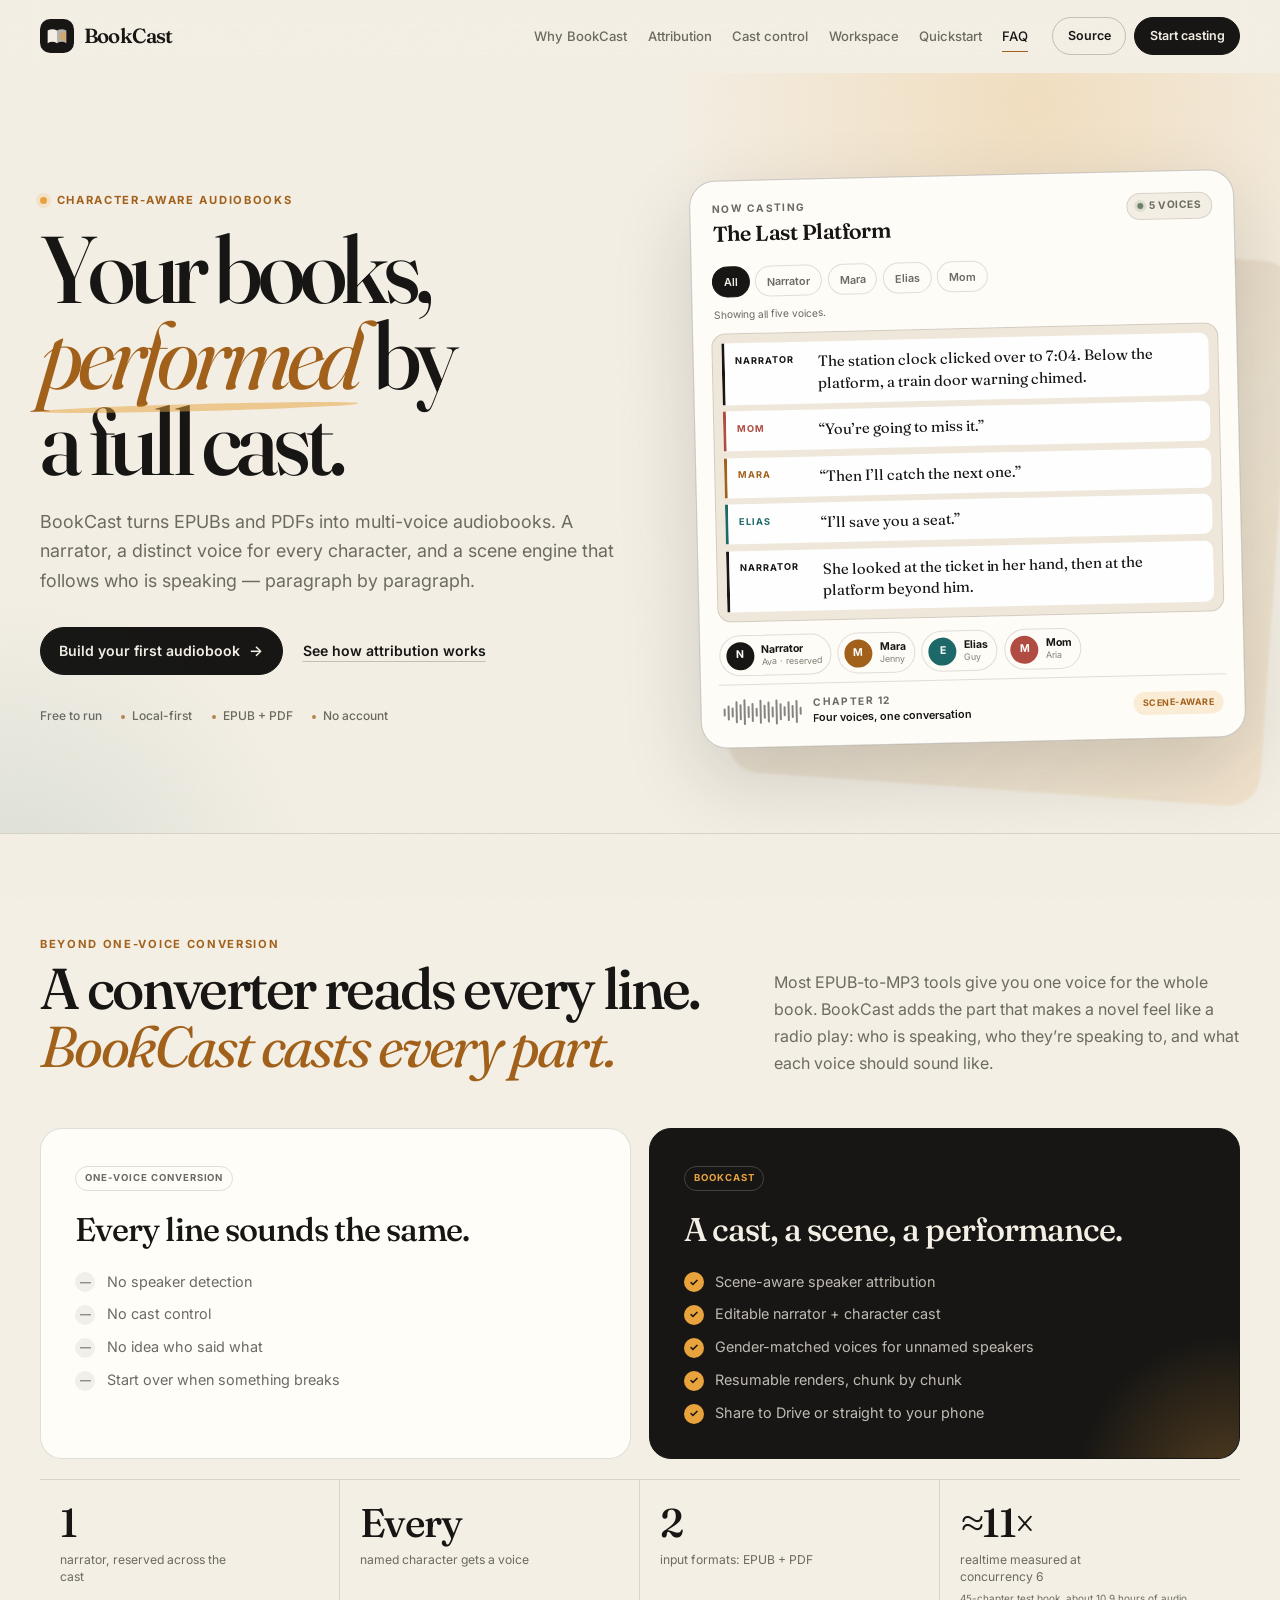
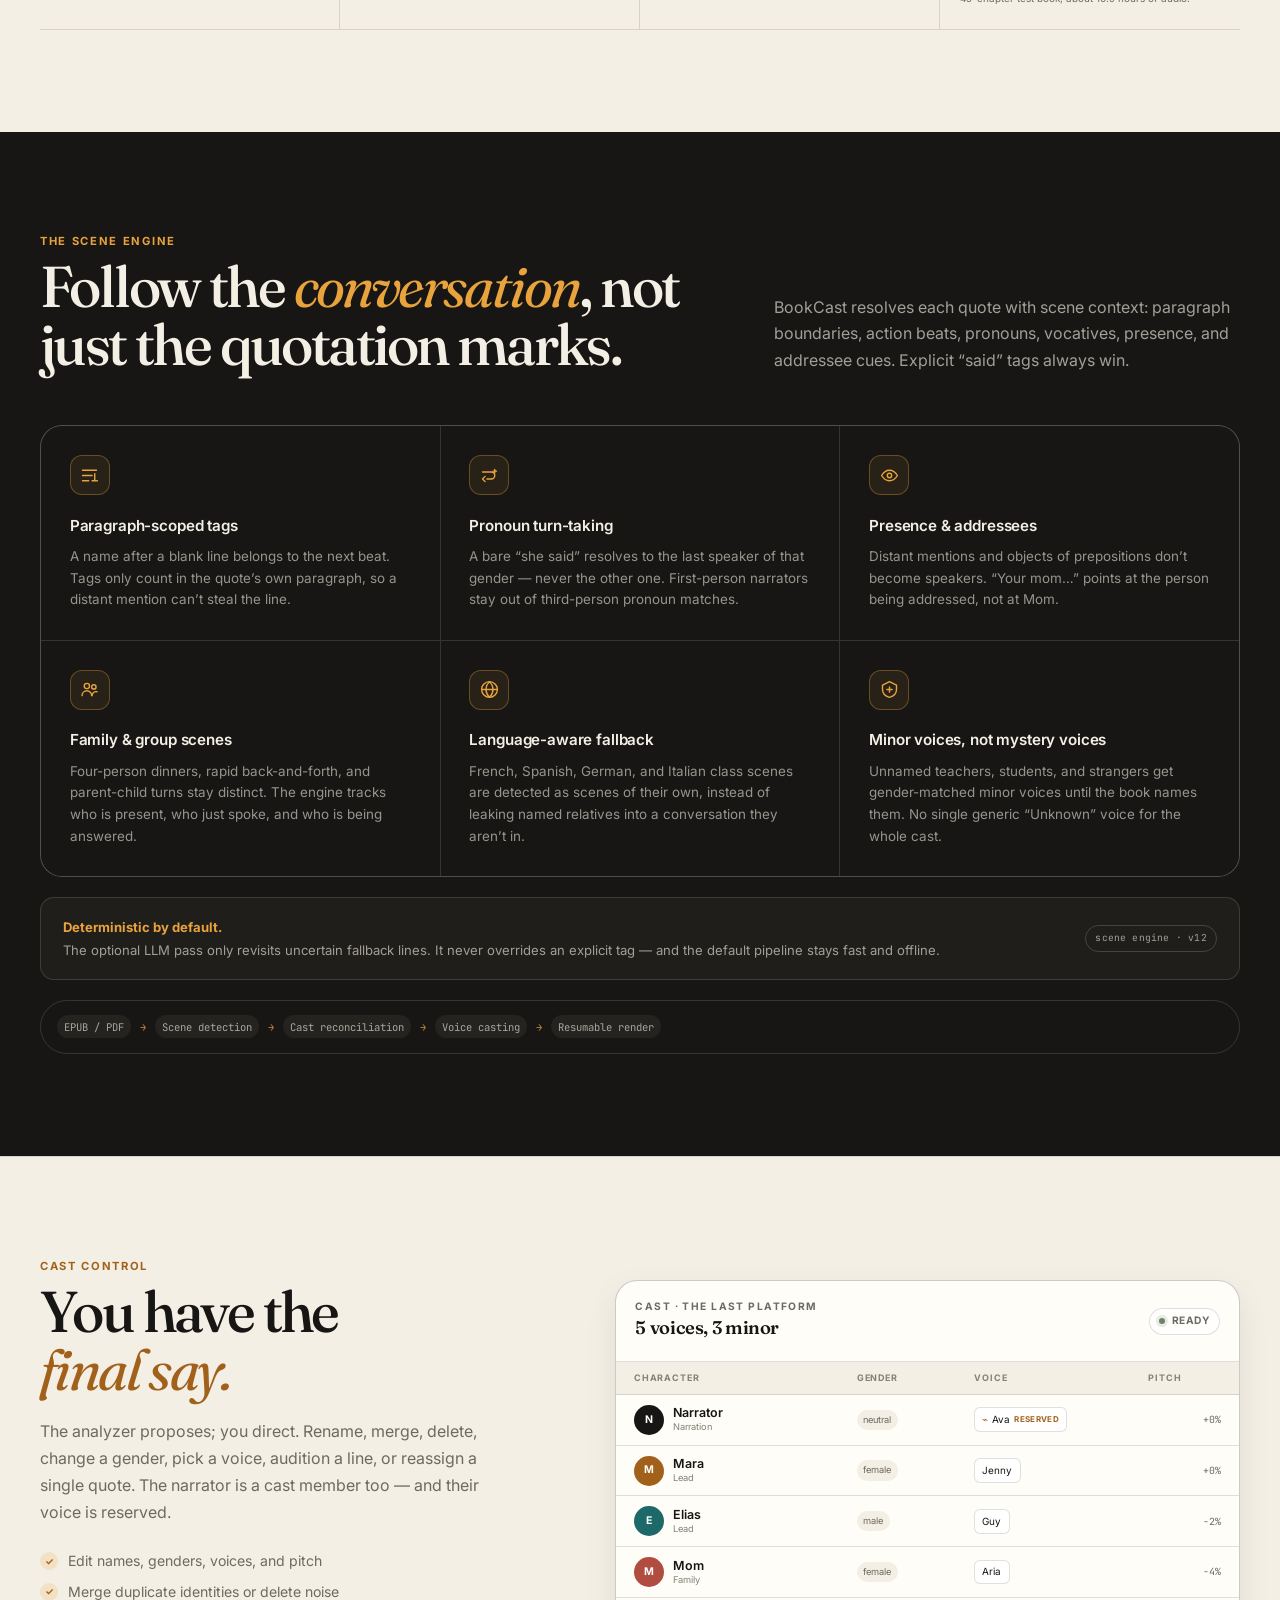
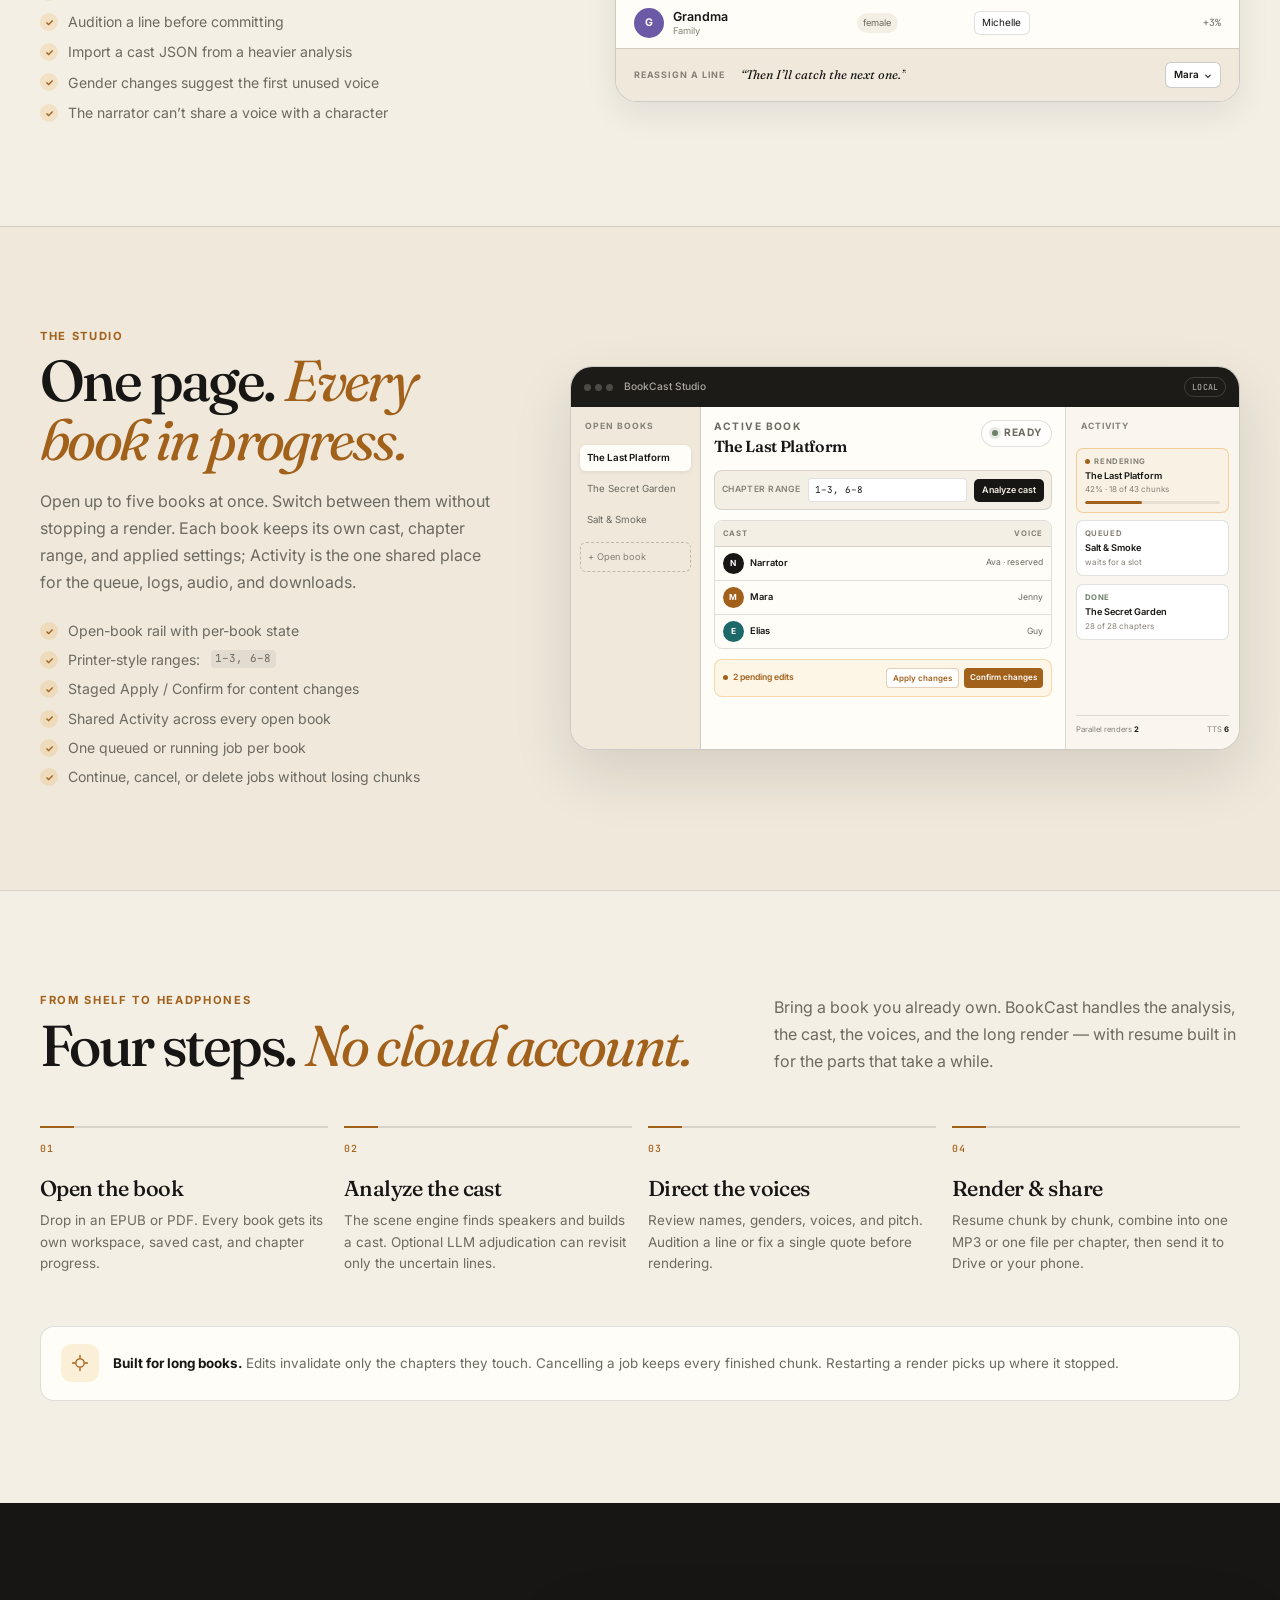
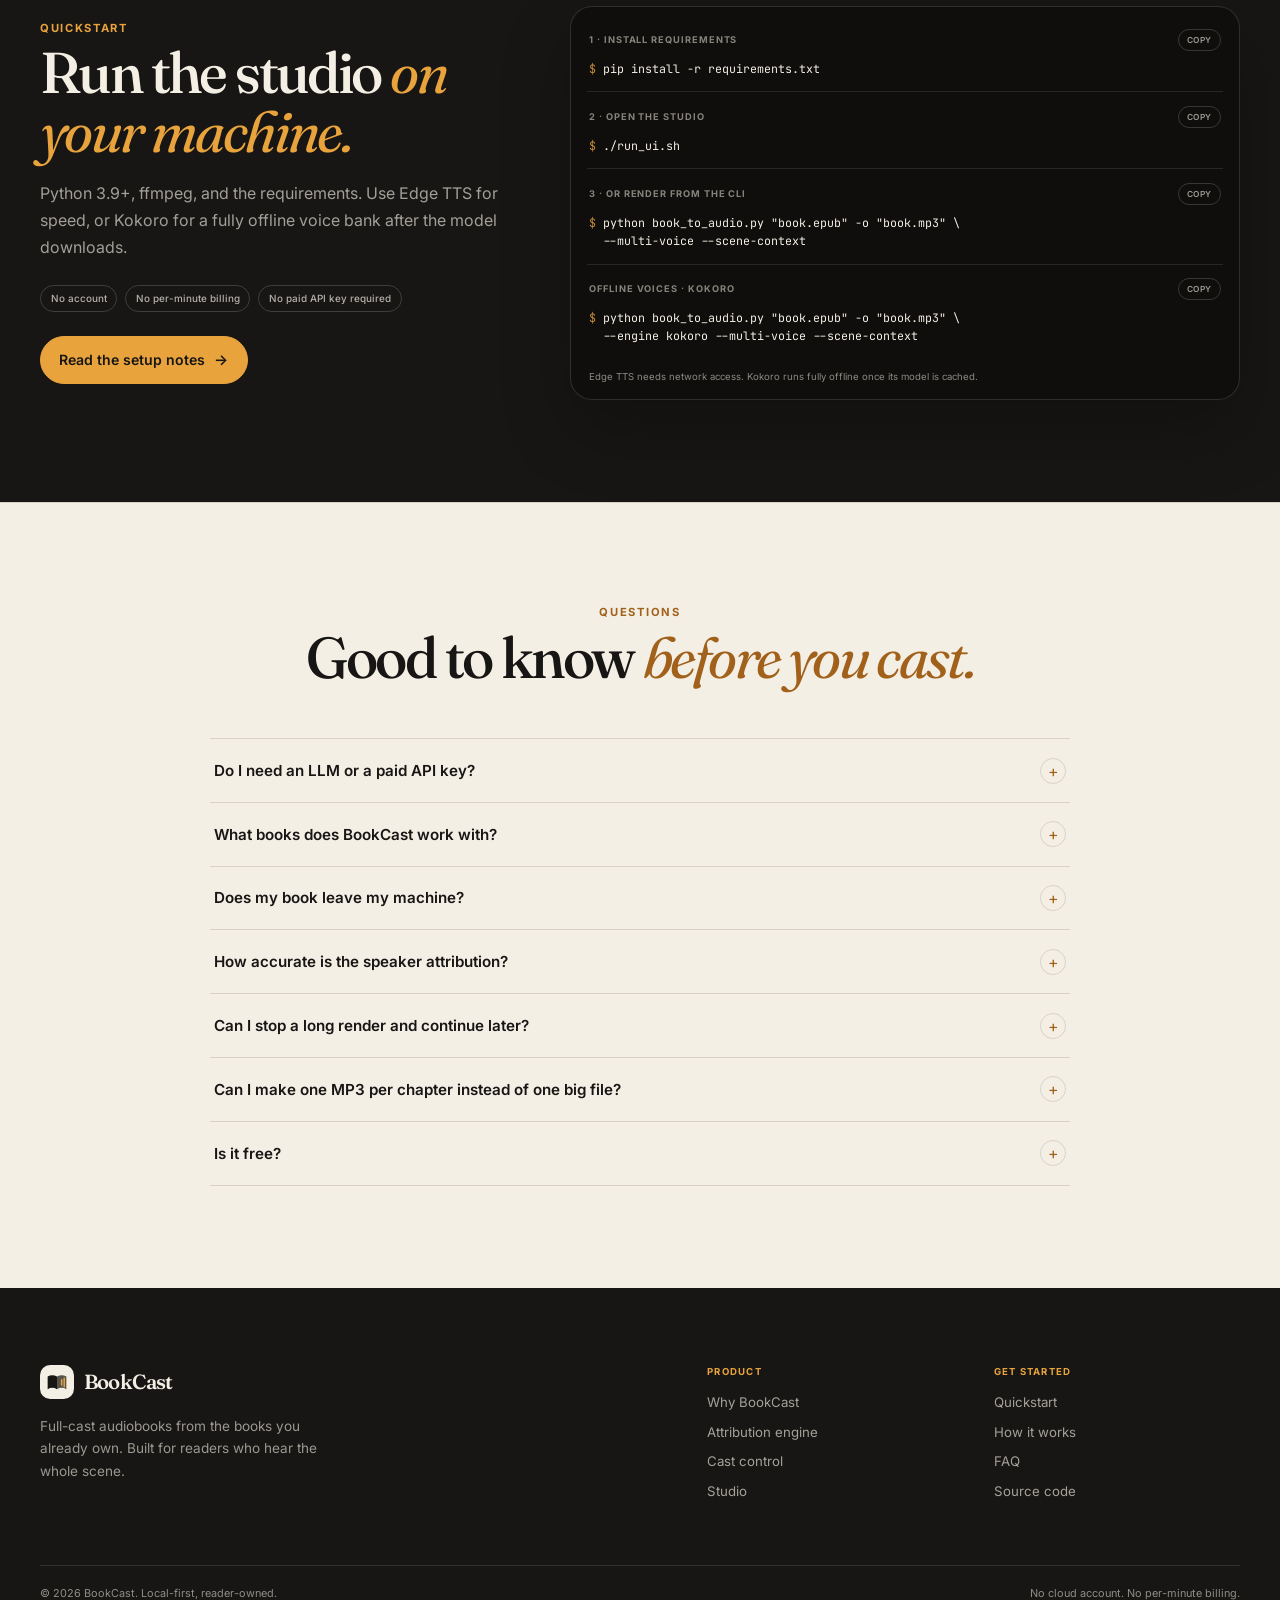
==== commit 7da484b4: "feat(deploy): add a Docker and Caddy VPS deployment" ====
--- a/site/index.html
+++ b/site/index.html
@@ -56,7 +56,7 @@
 
       <div class="header-actions">
         <a class="button button-small button-ghost" href="#" data-repo-link hidden>Source</a>
-        <a class="button button-small" href="#quickstart">Start casting</a>
+        <a class="button button-small" href="#quickstart" data-app-link>Start casting</a>
         <button class="nav-toggle" type="button" aria-expanded="false" aria-controls="site-nav" aria-label="Open menu" data-nav-toggle>
           <span></span><span></span><span></span>
         </button>
@@ -72,7 +72,7 @@
           <h1>Your books,<br><em>performed</em> by<br>a full cast.</h1>
           <p class="lede">BookCast turns EPUBs and PDFs into multi-voice audiobooks. A narrator, a distinct voice for every character, and a scene engine that follows who is speaking — paragraph by paragraph.</p>
           <div class="cta-row">
-            <a class="button" href="#quickstart">Build your first audiobook <span aria-hidden="true">→</span></a>
+            <a class="button" href="#quickstart" data-app-link>Build your first audiobook <span aria-hidden="true">→</span></a>
             <a class="text-link" href="#engine">See how attribution works</a>
           </div>
           <ul class="trust-row" aria-label="Product facts">
